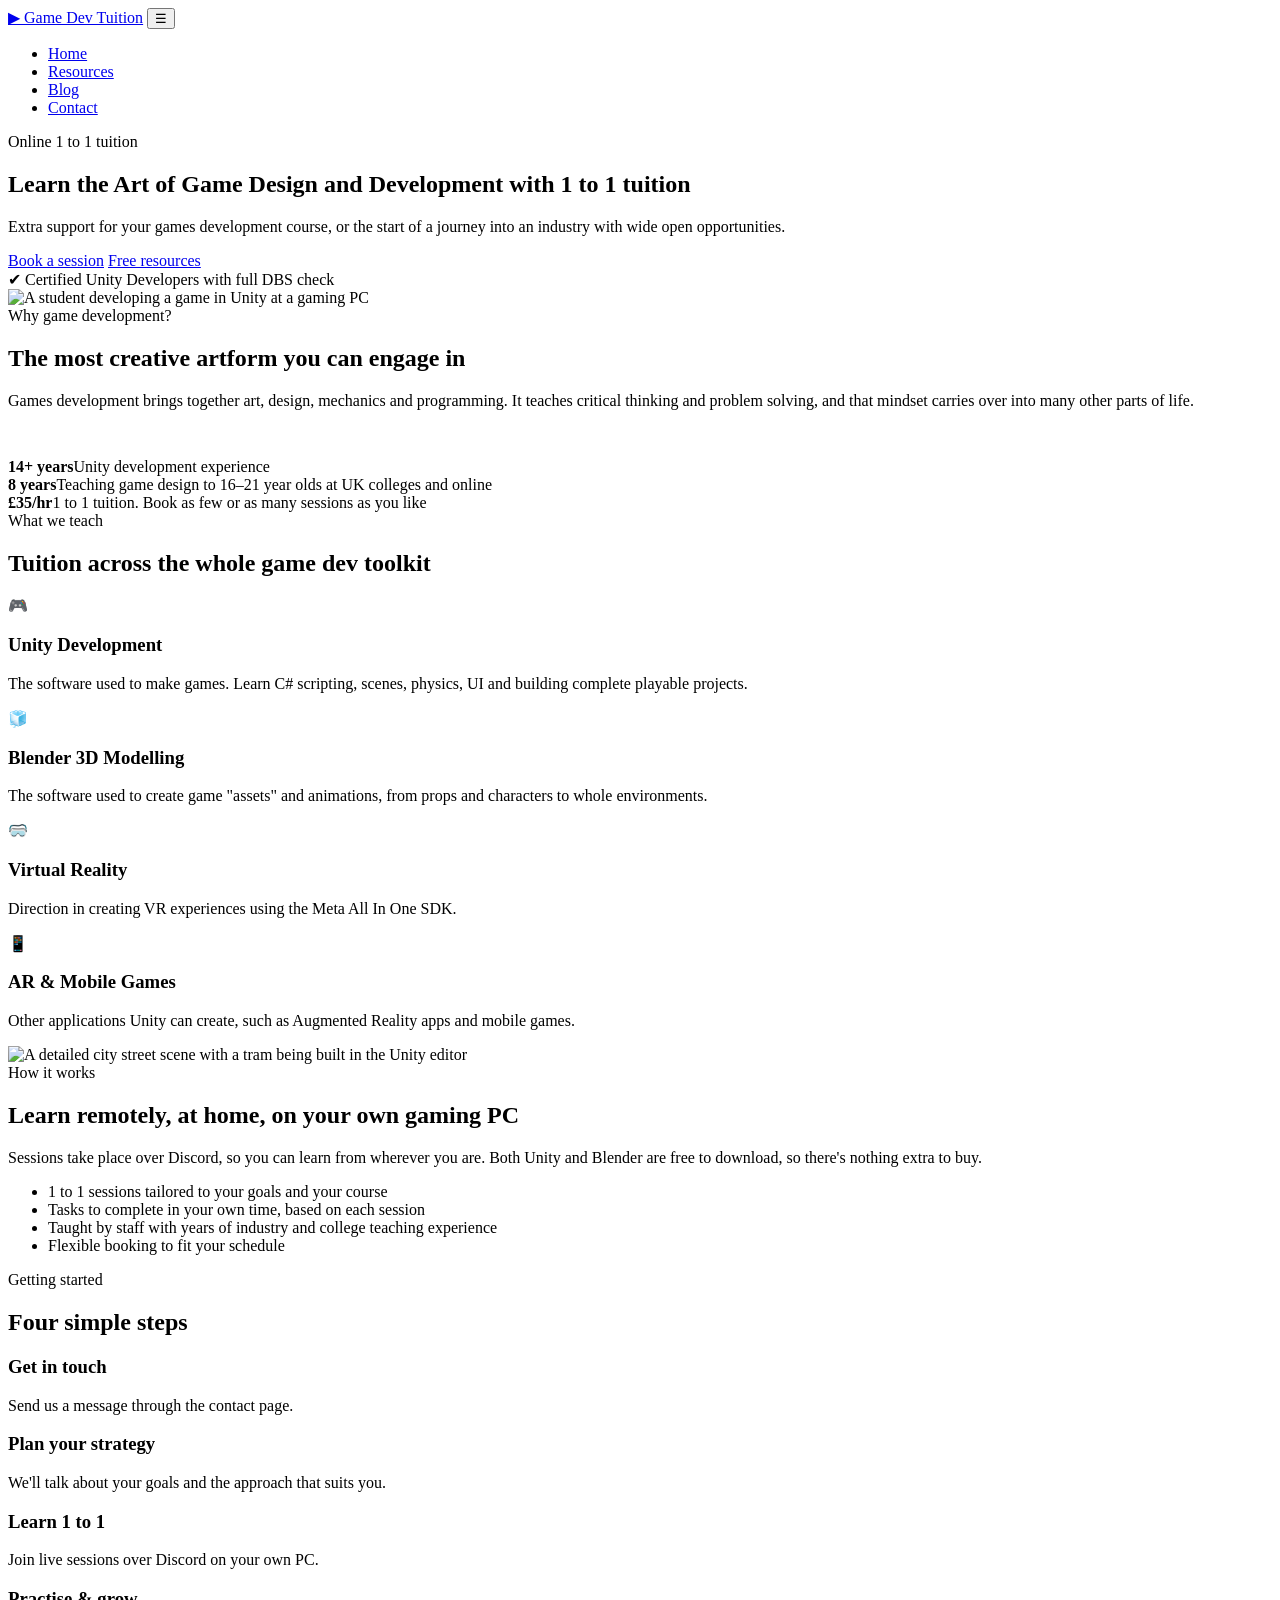
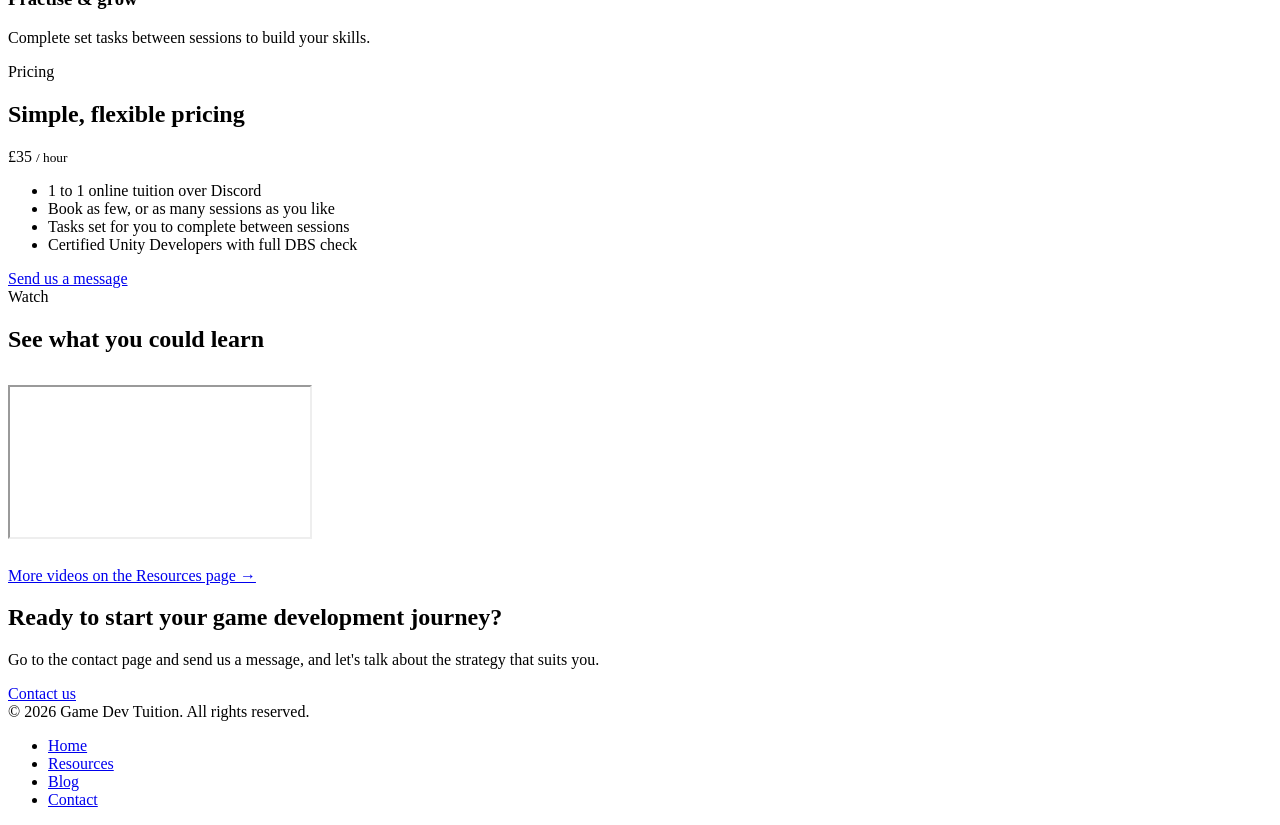
==== index.html @ ab760104 "Add files via upload" ====
<!DOCTYPE html>
<html lang="en-GB">
<head>
  <meta charset="UTF-8">
  <meta name="viewport" content="width=device-width, initial-scale=1.0">
  <title>Game Dev Tuition | 1 to 1 Unity &amp; Blender Tutoring</title>
  <meta name="description" content="Learn the art of game design and development with 1 to 1 online tuition in Unity, Blender, VR and AR. Certified Unity Developers with full DBS check. £35 per hour.">
  <link rel="preconnect" href="https://fonts.googleapis.com">
  <link rel="preconnect" href="https://fonts.gstatic.com" crossorigin>
  <link href="https://fonts.googleapis.com/css2?family=Sora:wght@400;600;700&family=Source+Sans+3:wght@400;600;700&display=swap" rel="stylesheet">
  <link rel="stylesheet" href="css/style.css">
</head>
<body id="top">

  <!-- ===== HEADER ===== -->
  <header class="site-header">
    <nav class="nav container">
      <a href="index.html" class="logo"><span class="logo-mark">▶</span> Game Dev Tuition</a>
      <button class="nav-toggle" aria-label="Open menu" aria-expanded="false">☰</button>
      <ul class="nav-links">
        <li><a href="index.html" class="active">Home</a></li>
        <li><a href="resources.html">Resources</a></li>
        <li><a href="blog.html">Blog</a></li>
        <li><a href="contact.html" class="btn btn-primary">Contact</a></li>
      </ul>
    </nav>
  </header>

  <main>
    <!-- ===== HERO ===== -->
    <section class="hero">
      <div class="container hero-grid">
        <div>
          <span class="eyebrow">Online 1 to 1 tuition</span>
          <h1>Learn the Art of <span>Game Design and Development</span> with 1 to 1 tuition</h1>
          <p class="lead">Extra support for your games development course, or the start of a journey into an industry with wide open opportunities.</p>
          <div class="hero-actions">
            <a href="contact.html" class="btn btn-primary">Book a session</a>
            <a href="resources.html" class="btn btn-outline">Free resources</a>
          </div>
          <div class="badge">✔ Certified Unity Developers with full DBS check</div>
        </div>
        <img class="hero-img" src="images/hero.jpg" alt="A student developing a game in Unity at a gaming PC">
      </div>
    </section>

    <!-- ===== INTRO ===== -->
    <section class="section section-soft">
      <div class="container narrow center">
        <span class="eyebrow">Why game development?</span>
        <h2>The most creative artform you can engage in</h2>
        <p class="lead">Games development brings together art, design, mechanics and programming. It teaches critical thinking and problem solving, and that mindset carries over into many other parts of life.</p>
      </div>
      <div class="container" style="margin-top:3rem">
        <div class="stats">
          <div class="stat"><strong>14+ years</strong><span>Unity development experience</span></div>
          <div class="stat"><strong>8 years</strong><span>Teaching game design to 16–21 year olds at UK colleges and online</span></div>
          <div class="stat"><strong>£35/hr</strong><span>1 to 1 tuition. Book as few or as many sessions as you like</span></div>
        </div>
      </div>
    </section>

    <!-- ===== WHAT YOU'LL LEARN ===== -->
    <section class="section">
      <div class="container">
        <div class="center narrow">
          <span class="eyebrow">What we teach</span>
          <h2>Tuition across the whole game dev toolkit</h2>
        </div>
        <div class="cards">
          <div class="card">
            <div class="card-icon">🎮</div>
            <h3>Unity Development</h3>
            <p>The software used to make games. Learn C# scripting, scenes, physics, UI and building complete playable projects.</p>
          </div>
          <div class="card">
            <div class="card-icon">🧊</div>
            <h3>Blender 3D Modelling</h3>
            <p>The software used to create game "assets" and animations, from props and characters to whole environments.</p>
          </div>
          <div class="card">
            <div class="card-icon">🥽</div>
            <h3>Virtual Reality</h3>
            <p>Direction in creating VR experiences using the Meta All In One SDK.</p>
          </div>
          <div class="card">
            <div class="card-icon">📱</div>
            <h3>AR &amp; Mobile Games</h3>
            <p>Other applications Unity can create, such as Augmented Reality apps and mobile games.</p>
          </div>
        </div>
      </div>
    </section>

    <!-- ===== IMAGE + TEXT ===== -->
    <section class="section section-soft">
      <div class="container split">
        <img src="images/unity-scene.jpg" alt="A detailed city street scene with a tram being built in the Unity editor">
        <div>
          <span class="eyebrow">How it works</span>
          <h2>Learn remotely, at home, on your own gaming PC</h2>
          <p>Sessions take place over Discord, so you can learn from wherever you are. Both Unity and Blender are free to download, so there's nothing extra to buy.</p>
          <ul class="ticks">
            <li>1 to 1 sessions tailored to your goals and your course</li>
            <li>Tasks to complete in your own time, based on each session</li>
            <li>Taught by staff with years of industry and college teaching experience</li>
            <li>Flexible booking to fit your schedule</li>
          </ul>
        </div>
      </div>
    </section>

    <!-- ===== STEPS ===== -->
    <section class="section">
      <div class="container">
        <div class="center narrow">
          <span class="eyebrow">Getting started</span>
          <h2>Four simple steps</h2>
        </div>
        <div class="steps">
          <div class="step"><h3>Get in touch</h3><p>Send us a message through the contact page.</p></div>
          <div class="step"><h3>Plan your strategy</h3><p>We'll talk about your goals and the approach that suits you.</p></div>
          <div class="step"><h3>Learn 1 to 1</h3><p>Join live sessions over Discord on your own PC.</p></div>
          <div class="step"><h3>Practise &amp; grow</h3><p>Complete set tasks between sessions to build your skills.</p></div>
        </div>
      </div>
    </section>

    <!-- ===== PRICING ===== -->
    <section class="section section-soft" id="pricing">
      <div class="container center">
        <span class="eyebrow">Pricing</span>
        <h2>Simple, flexible pricing</h2>
        <div class="price-card">
          <div class="price">£35 <small>/ hour</small></div>
          <ul class="ticks">
            <li>1 to 1 online tuition over Discord</li>
            <li>Book as few, or as many sessions as you like</li>
            <li>Tasks set for you to complete between sessions</li>
            <li>Certified Unity Developers with full DBS check</li>
          </ul>
          <div><a href="contact.html" class="btn btn-primary">Send us a message</a></div>
        </div>
      </div>
    </section>

    <!-- ===== FEATURED VIDEO ===== -->
    <section class="section">
      <div class="container narrow">
        <div class="center">
          <span class="eyebrow">Watch</span>
          <h2>See what you could learn</h2>
        </div>
        <div class="video-wrap" style="margin-top:2rem">
          <iframe src="https://www.youtube.com/embed/z06QR-tz1_o" title="Game Dev Tuition featured video" loading="lazy"
            allow="accelerometer; autoplay; clipboard-write; encrypted-media; gyroscope; picture-in-picture; web-share"
            referrerpolicy="strict-origin-when-cross-origin" allowfullscreen></iframe>
        </div>
        <p class="center" style="margin-top:1.5rem"><a href="resources.html">More videos on the Resources page →</a></p>
      </div>
    </section>

    <!-- ===== CTA ===== -->
    <section class="section" style="padding-top:0">
      <div class="container">
        <div class="cta-band">
          <h2>Ready to start your game development journey?</h2>
          <p>Go to the contact page and send us a message, and let's talk about the strategy that suits you.</p>
          <a href="contact.html" class="btn">Contact us</a>
        </div>
      </div>
    </section>
  </main>

  <!-- ===== FOOTER ===== -->
  <footer class="site-footer">
    <div class="container footer-grid">
      <p style="margin:0">© <span class="year">2026</span> Game Dev Tuition. All rights reserved.</p>
      <ul class="footer-links">
        <li><a href="index.html">Home</a></li>
        <li><a href="resources.html">Resources</a></li>
        <li><a href="blog.html">Blog</a></li>
        <li><a href="contact.html">Contact</a></li>
      </ul>
    </div>
  </footer>

  <script src="js/main.js"></script>
</body>
</html>
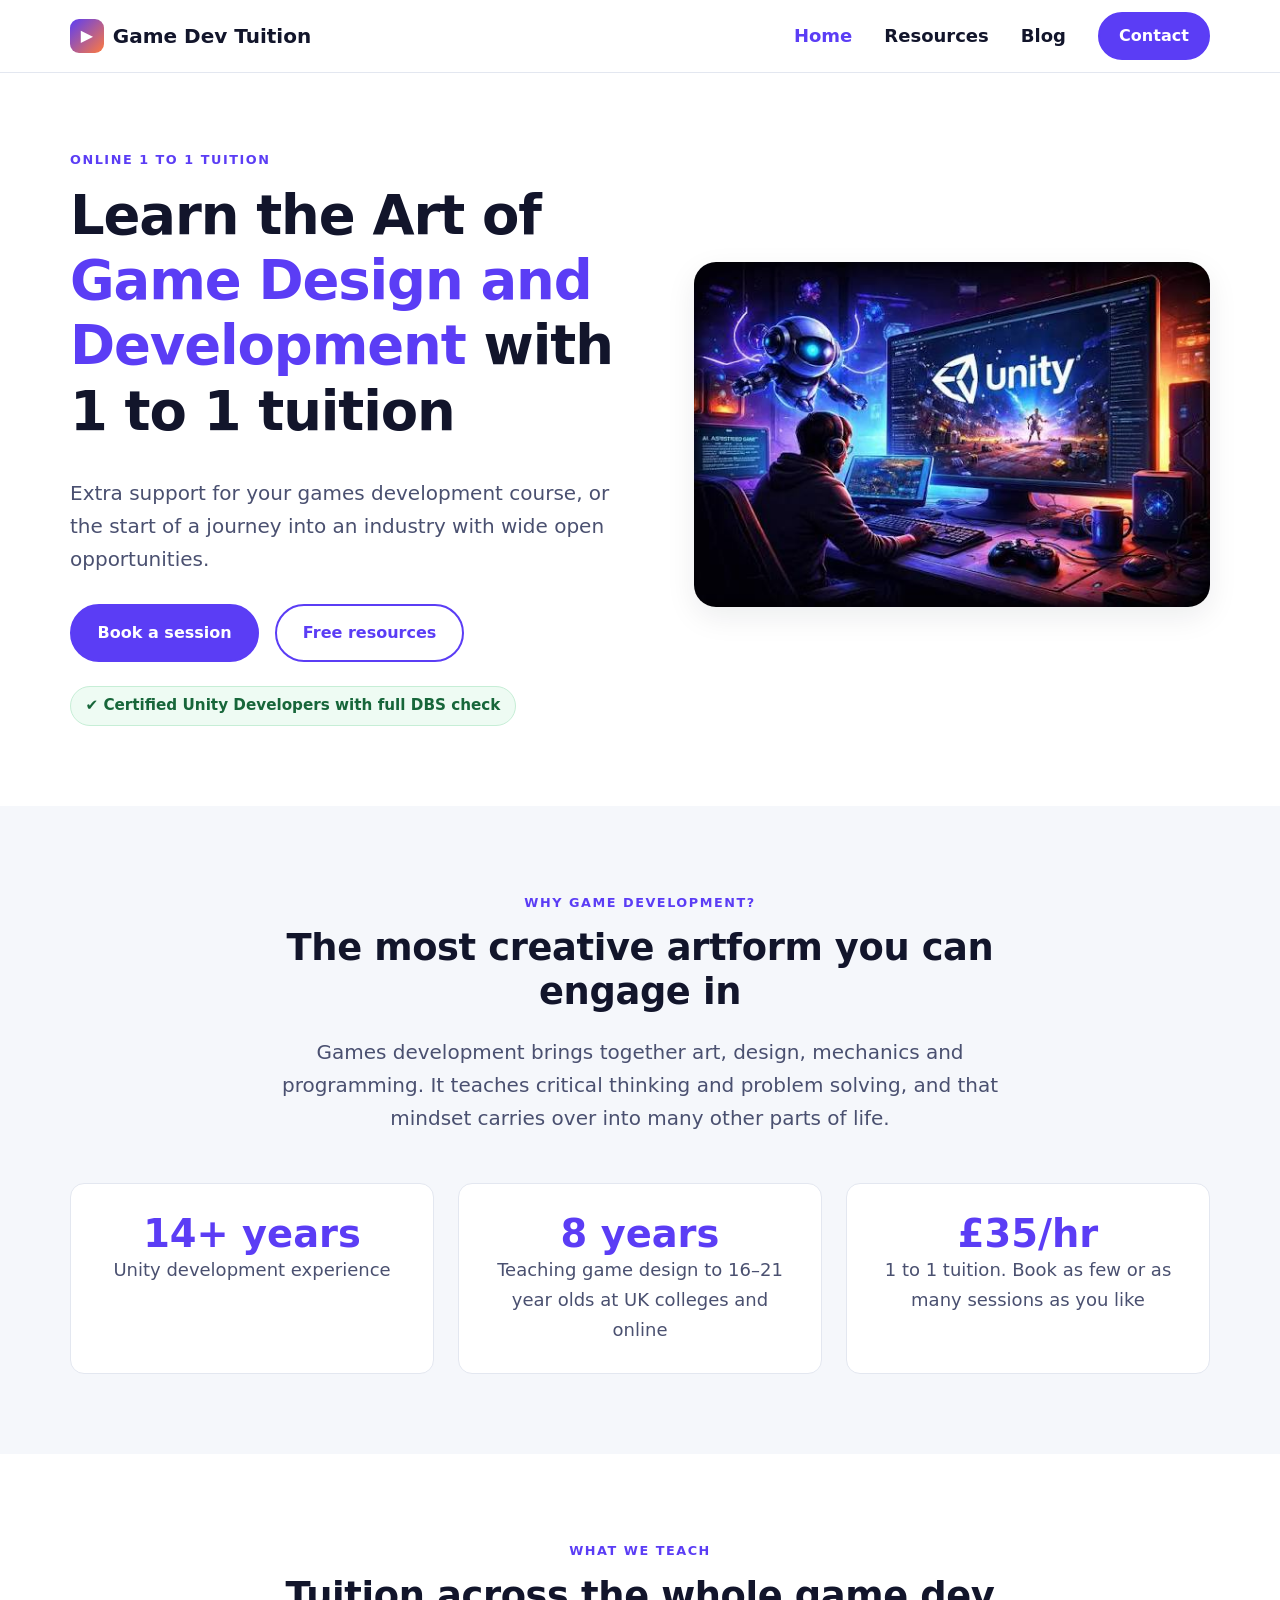
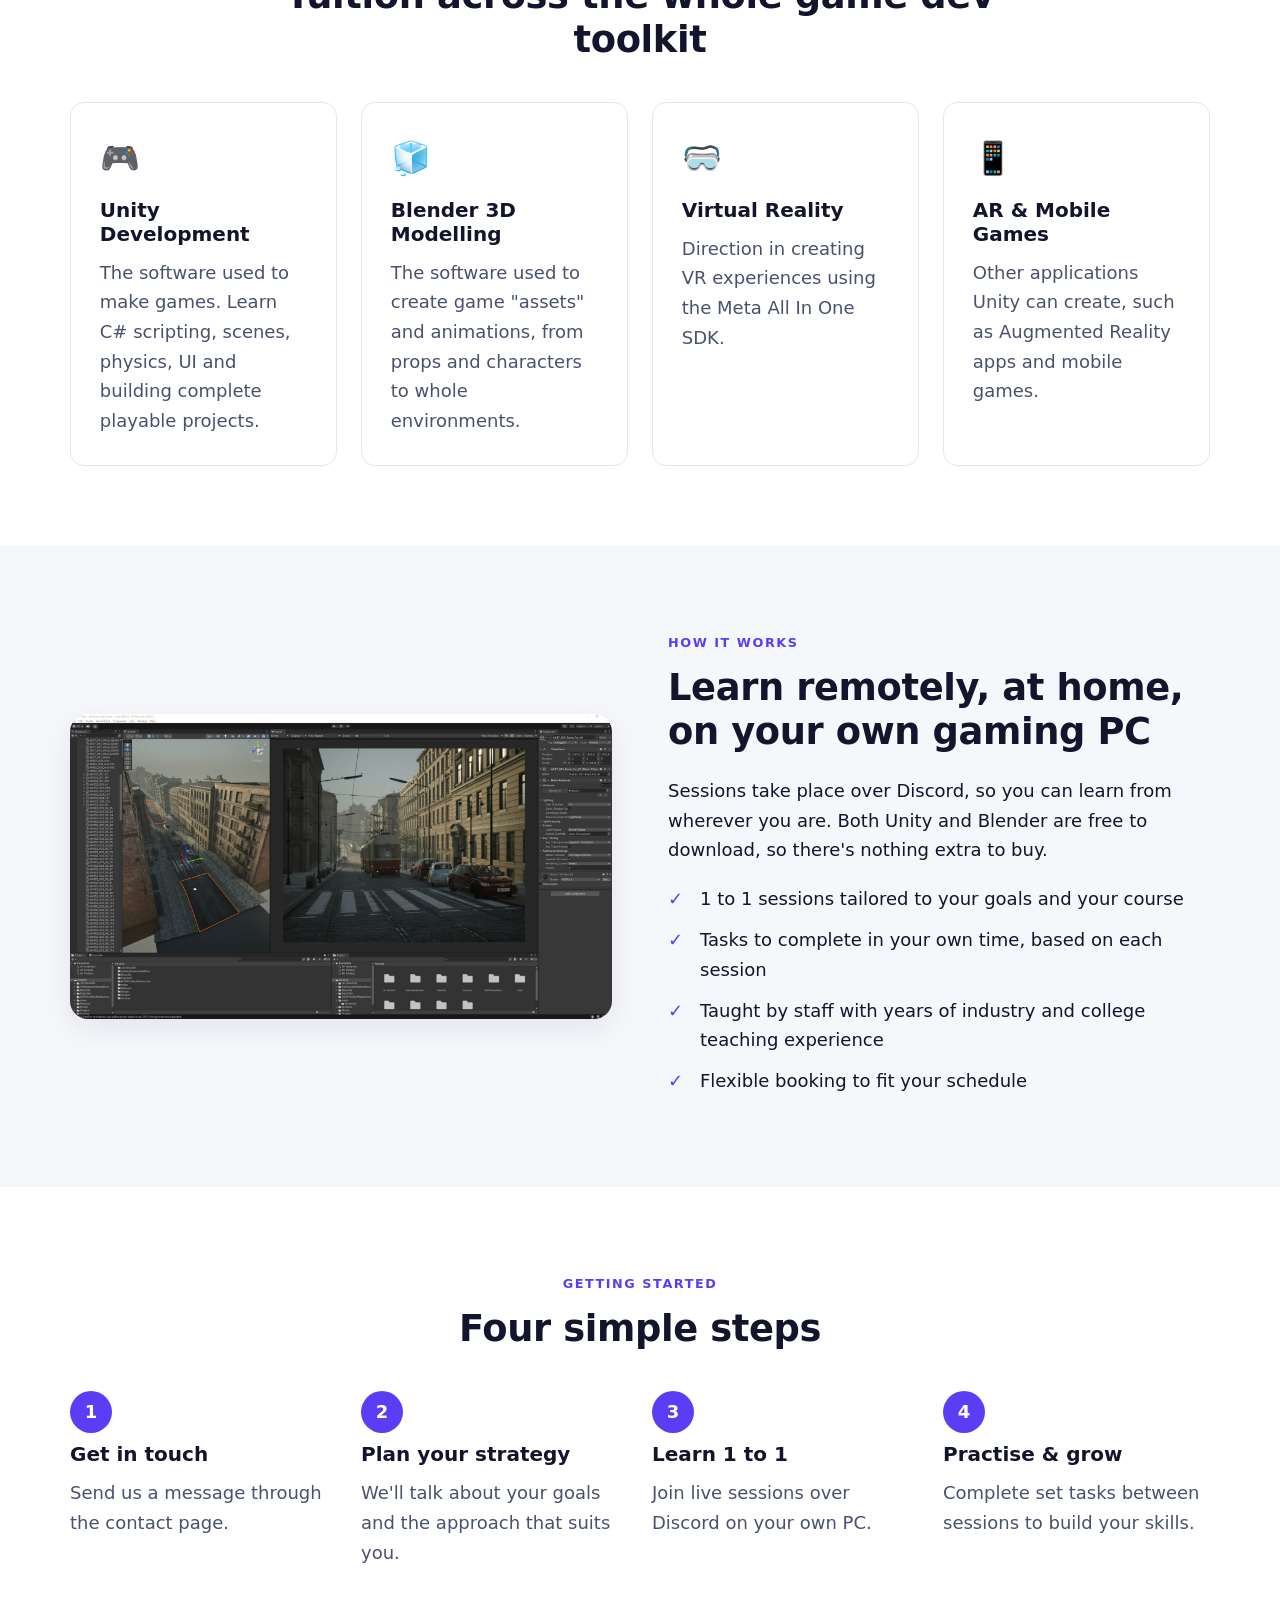
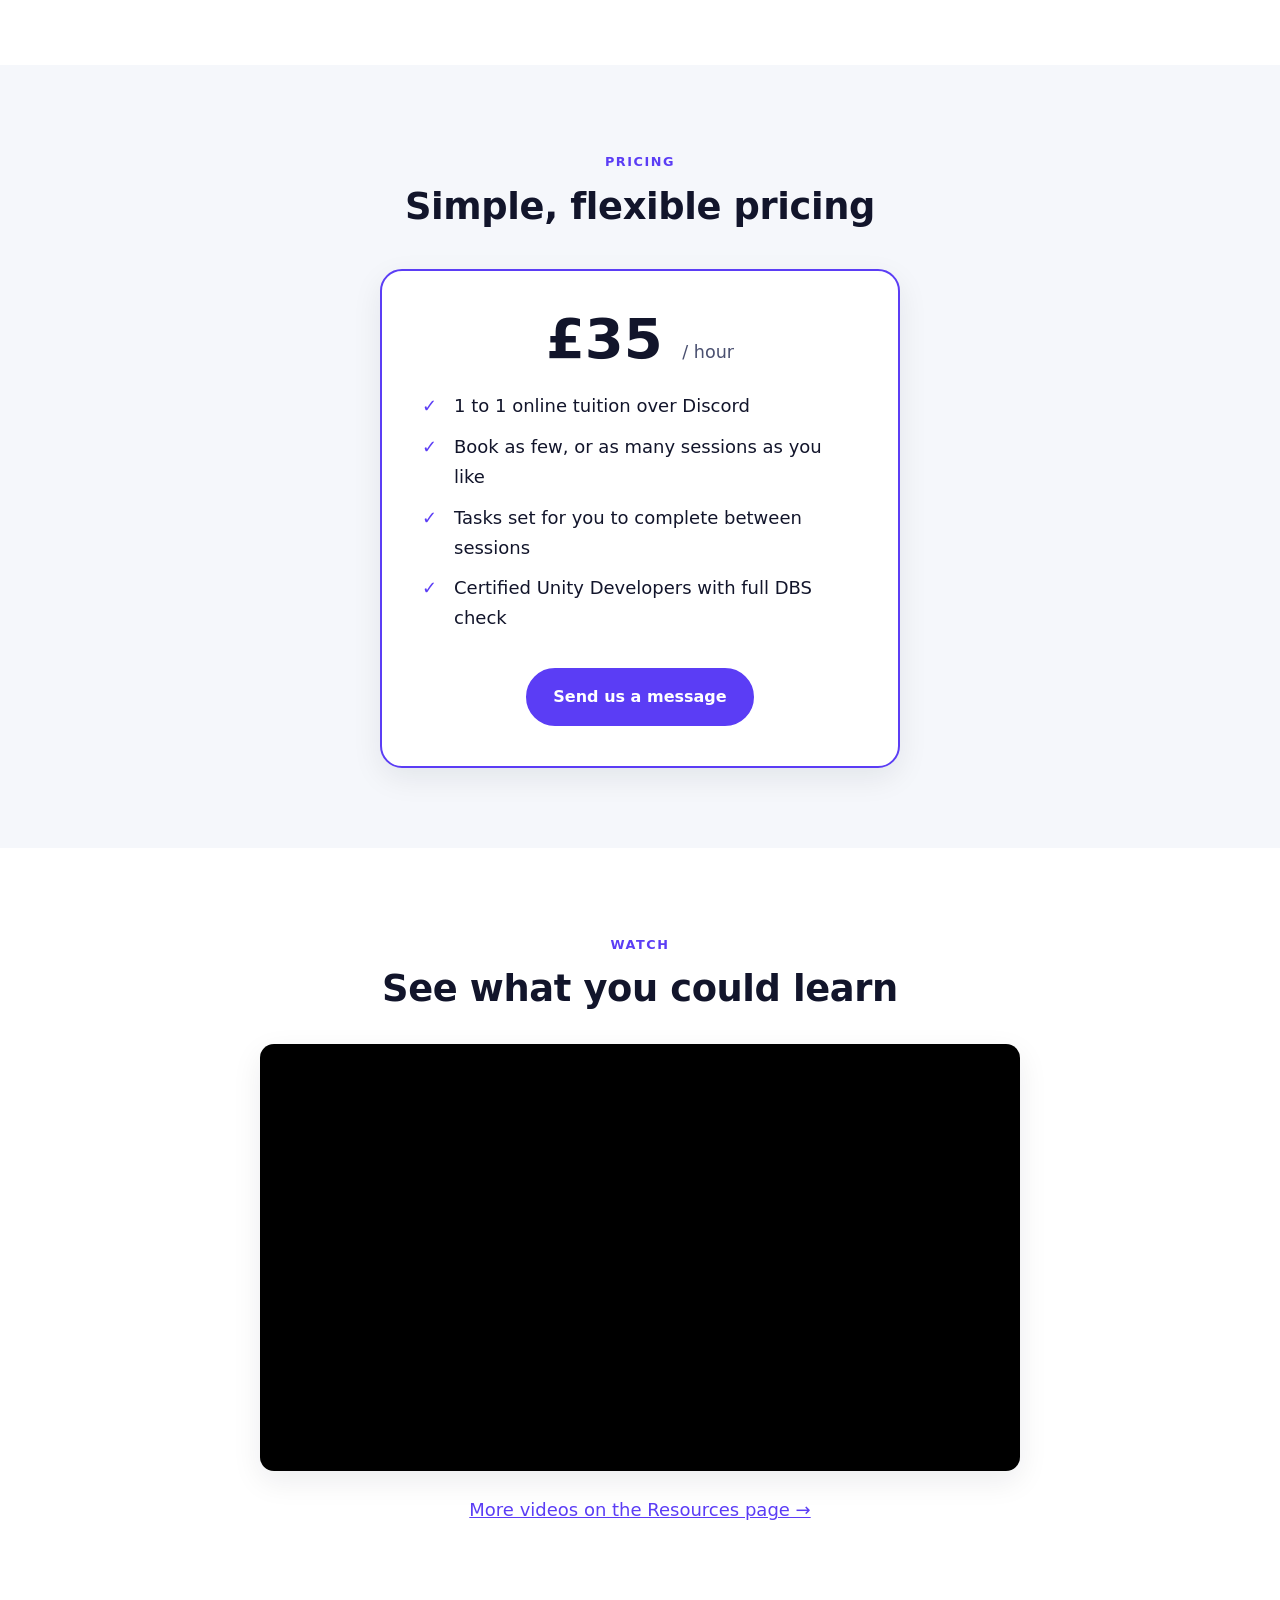
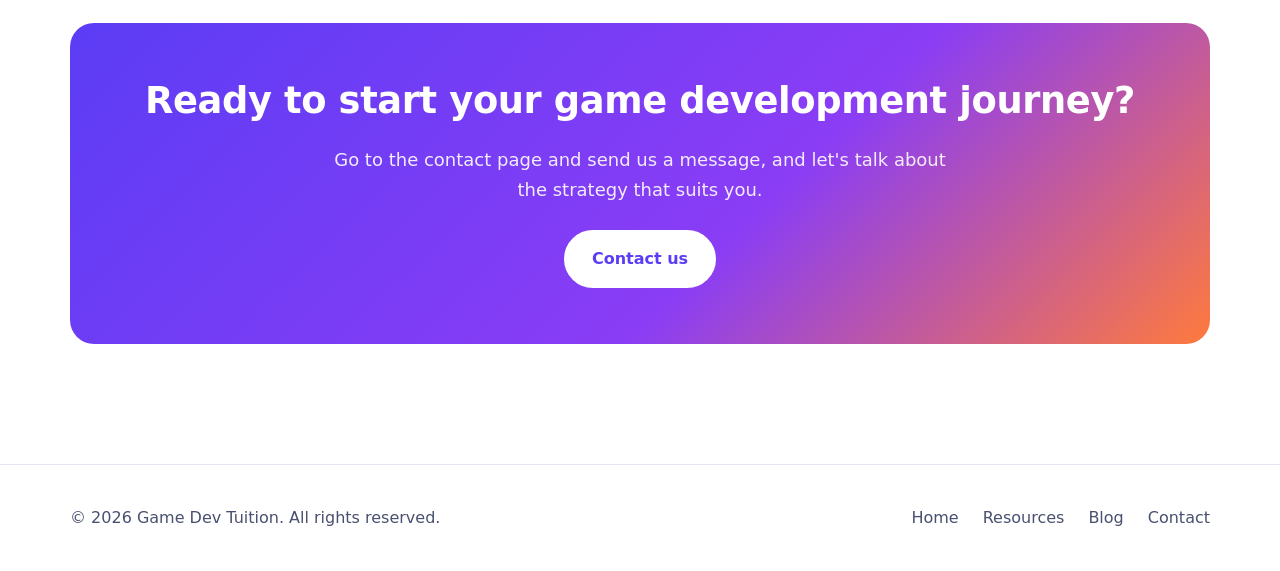
==== commit 5bfb4005: "Add files via upload" ====
--- a/index.html
+++ b/index.html
@@ -8,7 +8,7 @@
   <link rel="preconnect" href="https://fonts.googleapis.com">
   <link rel="preconnect" href="https://fonts.gstatic.com" crossorigin>
   <link href="https://fonts.googleapis.com/css2?family=Sora:wght@400;600;700&family=Source+Sans+3:wght@400;600;700&display=swap" rel="stylesheet">
-  <link rel="stylesheet" href="css/style.css">
+  <link rel="stylesheet" href="style.css">
 </head>
 <body id="top">
 
@@ -40,7 +40,7 @@
           </div>
           <div class="badge">✔ Certified Unity Developers with full DBS check</div>
         </div>
-        <img class="hero-img" src="images/hero.jpg" alt="A student developing a game in Unity at a gaming PC">
+        <img class="hero-img" src="hero.jpg" alt="A student developing a game in Unity at a gaming PC">
       </div>
     </section>
 
@@ -95,7 +95,7 @@
     <!-- ===== IMAGE + TEXT ===== -->
     <section class="section section-soft">
       <div class="container split">
-        <img src="images/unity-scene.jpg" alt="A detailed city street scene with a tram being built in the Unity editor">
+        <img src="unity-scene.jpg" alt="A detailed city street scene with a tram being built in the Unity editor">
         <div>
           <span class="eyebrow">How it works</span>
           <h2>Learn remotely, at home, on your own gaming PC</h2>
@@ -185,6 +185,6 @@
     </div>
   </footer>
 
-  <script src="js/main.js"></script>
+  <script src="main.js"></script>
 </body>
 </html>
--- a/style.css
+++ b/style.css
@@ -0,0 +1,227 @@
+/* ==========================================================
+   Game Dev Tuition – main stylesheet
+   Change the colours below to restyle the whole site.
+   ========================================================== */
+:root {
+  --bg: #ffffff;
+  --bg-soft: #f5f7fb;
+  --ink: #12152b;
+  --ink-soft: #4a5070;
+  --line: #e3e7f0;
+  --accent: #5b3df5;        /* main purple/blue */
+  --accent-dark: #4128c9;
+  --accent-2: #ff7a3d;      /* warm orange highlight */
+  --radius: 14px;
+  --shadow: 0 10px 30px rgba(18, 21, 43, 0.08);
+  --max: 1140px;
+  --font-head: "Sora", system-ui, sans-serif;
+  --font-body: "Source Sans 3", system-ui, sans-serif;
+}
+
+*, *::before, *::after { box-sizing: border-box; }
+html { scroll-behavior: smooth; }
+body {
+  margin: 0;
+  background: var(--bg);
+  color: var(--ink);
+  font-family: var(--font-body);
+  font-size: 1.125rem;
+  line-height: 1.65;
+}
+img { max-width: 100%; display: block; }
+a { color: var(--accent); }
+a:hover { color: var(--accent-dark); }
+h1, h2, h3, h4 { font-family: var(--font-head); line-height: 1.2; margin: 0 0 .6em; }
+h1 { font-size: clamp(2.1rem, 4.5vw, 3.4rem); letter-spacing: -0.02em; }
+h2 { font-size: clamp(1.6rem, 3vw, 2.3rem); letter-spacing: -0.01em; }
+h3 { font-size: 1.25rem; }
+p { margin: 0 0 1em; }
+
+.container { width: min(var(--max), 92%); margin-inline: auto; }
+.section { padding: 80px 0; }
+.section-soft { background: var(--bg-soft); }
+.eyebrow {
+  display: inline-block; font-family: var(--font-head); font-size: .8rem; font-weight: 600;
+  letter-spacing: .12em; text-transform: uppercase; color: var(--accent); margin-bottom: .8rem;
+}
+.lead { font-size: 1.25rem; color: var(--ink-soft); }
+.center { text-align: center; }
+.narrow { max-width: 760px; margin-inline: auto; }
+
+/* ---------- Header / navigation ---------- */
+.site-header {
+  position: sticky; top: 0; z-index: 50;
+  background: rgba(255,255,255,.92); backdrop-filter: blur(8px);
+  border-bottom: 1px solid var(--line);
+}
+.nav { display: flex; align-items: center; justify-content: space-between; height: 72px; }
+.logo {
+  font-family: var(--font-head); font-weight: 700; font-size: 1.25rem;
+  color: var(--ink); text-decoration: none; display: flex; align-items: center; gap: .55rem;
+}
+.logo-mark {
+  width: 34px; height: 34px; border-radius: 9px; display: grid; place-items: center;
+  background: linear-gradient(135deg, var(--accent), var(--accent-2)); color: #fff; font-size: 1rem;
+}
+.nav-links { display: flex; gap: 2rem; list-style: none; margin: 0; padding: 0; align-items: center; }
+.nav-links a { color: var(--ink); text-decoration: none; font-weight: 600; }
+.nav-links a:hover, .nav-links a.active { color: var(--accent); }
+.nav-toggle { display: none; background: none; border: 0; font-size: 1.7rem; cursor: pointer; color: var(--ink); }
+
+/* ---------- Buttons ---------- */
+.btn {
+  display: inline-block; padding: .85rem 1.6rem; border-radius: 999px; font-weight: 700;
+  text-decoration: none; border: 2px solid var(--accent); transition: .2s; cursor: pointer;
+  font-family: var(--font-body); font-size: 1rem;
+}
+.btn-primary { background: var(--accent); color: #fff; }
+.btn-primary:hover { background: var(--accent-dark); border-color: var(--accent-dark); color: #fff; }
+.btn-outline { background: transparent; color: var(--accent); }
+.btn-outline:hover { background: var(--accent); color: #fff; }
+.nav-links .btn { color: #fff; padding: .55rem 1.2rem; }
+
+/* ---------- Hero ---------- */
+.hero { padding: 70px 0 80px; }
+.hero-grid { display: grid; grid-template-columns: 1.1fr 1fr; gap: 3.5rem; align-items: center; }
+.hero h1 span { color: var(--accent); }
+.hero-actions { display: flex; gap: 1rem; flex-wrap: wrap; margin-top: 1.8rem; }
+.hero-img { border-radius: 22px; box-shadow: var(--shadow); width: 100%; aspect-ratio: 3 / 2; object-fit: cover; }
+.badge {
+  display: inline-flex; align-items: center; gap: .5rem; background: #eefbf3; color: #17663a;
+  border: 1px solid #c6eed6; padding: .4rem .9rem; border-radius: 999px; font-weight: 600; font-size: .95rem;
+  margin-top: 1.5rem;
+}
+
+/* ---------- Stats ---------- */
+.stats { display: grid; grid-template-columns: repeat(3, 1fr); gap: 1.5rem; }
+.stat { background: #fff; border: 1px solid var(--line); border-radius: var(--radius); padding: 1.8rem; text-align: center; }
+.stat strong { display: block; font-family: var(--font-head); font-size: 2.4rem; color: var(--accent); line-height: 1.1; }
+.stat span { color: var(--ink-soft); }
+
+/* ---------- Cards ---------- */
+.cards { display: grid; grid-template-columns: repeat(auto-fit, minmax(240px, 1fr)); gap: 1.5rem; margin-top: 2.5rem; }
+.card {
+  background: #fff; border: 1px solid var(--line); border-radius: var(--radius); padding: 1.8rem;
+  transition: transform .2s, box-shadow .2s;
+}
+.card:hover { transform: translateY(-4px); box-shadow: var(--shadow); }
+.card-icon { font-size: 2rem; margin-bottom: .8rem; }
+.card p { color: var(--ink-soft); margin: 0; }
+
+/* ---------- Split image + text ---------- */
+.split { display: grid; grid-template-columns: 1fr 1fr; gap: 3.5rem; align-items: center; }
+.split img { border-radius: 18px; box-shadow: var(--shadow); }
+.ticks { list-style: none; padding: 0; margin: 1.2rem 0 0; }
+.ticks li { padding-left: 2rem; position: relative; margin-bottom: .7rem; }
+.ticks li::before { content: "✓"; position: absolute; left: 0; color: var(--accent); font-weight: 800; }
+
+/* ---------- Steps ---------- */
+.steps { display: grid; grid-template-columns: repeat(4, 1fr); gap: 1.5rem; margin-top: 2.5rem; counter-reset: step; }
+.step { position: relative; padding-top: 3.2rem; }
+.step::before {
+  counter-increment: step; content: counter(step);
+  position: absolute; top: 0; left: 0; width: 42px; height: 42px; border-radius: 50%;
+  background: var(--accent); color: #fff; display: grid; place-items: center;
+  font-family: var(--font-head); font-weight: 700;
+}
+.step p { color: var(--ink-soft); }
+
+/* ---------- Pricing ---------- */
+.price-card {
+  max-width: 520px; margin: 2.5rem auto 0; background: #fff; border: 2px solid var(--accent);
+  border-radius: 22px; padding: 2.5rem; text-align: center; box-shadow: var(--shadow);
+}
+.price { font-family: var(--font-head); font-size: 3.5rem; font-weight: 700; color: var(--ink); line-height: 1; }
+.price small { font-size: 1.1rem; color: var(--ink-soft); font-weight: 400; }
+.price-card .ticks { text-align: left; display: inline-block; margin: 1.5rem 0; }
+
+/* ---------- Video embeds ---------- */
+.video-wrap { position: relative; aspect-ratio: 16 / 9; border-radius: var(--radius); overflow: hidden; background: #000; box-shadow: var(--shadow); }
+.video-wrap iframe { position: absolute; inset: 0; width: 100%; height: 100%; border: 0; }
+.video-grid { display: grid; grid-template-columns: repeat(2, 1fr); gap: 2rem; margin-top: 2.5rem; }
+.video-card h3 { margin-top: 1rem; margin-bottom: .3rem; }
+.video-card p { color: var(--ink-soft); margin-bottom: .3rem; }
+
+.link-card {
+  display: flex; gap: 1.2rem; align-items: center; text-decoration: none; color: var(--ink);
+  background: #fff; border: 1px solid var(--line); border-radius: var(--radius); padding: 1.5rem;
+  transition: .2s;
+}
+.link-card:hover { border-color: var(--accent); box-shadow: var(--shadow); color: var(--ink); }
+.link-card .card-icon { margin: 0; }
+.link-card p { margin: 0; color: var(--ink-soft); font-size: 1rem; }
+.link-card h3 { margin: 0 0 .2rem; }
+
+/* ---------- Page header (inner pages) ---------- */
+.page-header { padding: 70px 0 50px; background: var(--bg-soft); border-bottom: 1px solid var(--line); text-align: center; }
+.page-header p { max-width: 680px; margin: 0 auto; }
+
+/* ---------- Blog ---------- */
+.post-list { display: grid; grid-template-columns: repeat(auto-fit, minmax(300px, 1fr)); gap: 2rem; }
+.post-card { border: 1px solid var(--line); border-radius: var(--radius); overflow: hidden; background: #fff; display: flex; flex-direction: column; transition: .2s; }
+.post-card:hover { box-shadow: var(--shadow); transform: translateY(-4px); }
+.post-card img { aspect-ratio: 16 / 9; object-fit: cover; width: 100%; }
+.post-thumb { aspect-ratio: 16 / 9; display: grid; place-items: center; font-size: 3rem; background: linear-gradient(135deg, #ede9ff, #fff1e9); }
+.post-body { padding: 1.5rem; display: flex; flex-direction: column; flex: 1; }
+.post-meta { font-size: .9rem; color: var(--ink-soft); margin-bottom: .5rem; }
+.post-body p { color: var(--ink-soft); }
+.post-body .read-more { margin-top: auto; font-weight: 700; text-decoration: none; }
+
+.article { max-width: 760px; margin: 0 auto; padding: 60px 0 20px; border-top: 1px solid var(--line); scroll-margin-top: 90px; }
+.article:first-of-type { border-top: 0; }
+.article h2 { margin-bottom: .3rem; }
+.article h3 { margin-top: 1.8rem; }
+.back-top { font-weight: 700; text-decoration: none; font-size: 1rem; }
+
+/* ---------- Contact form ---------- */
+.contact-grid { display: grid; grid-template-columns: 1fr 1.4fr; gap: 3rem; align-items: start; }
+.form { background: #fff; border: 1px solid var(--line); border-radius: 20px; padding: 2.2rem; box-shadow: var(--shadow); }
+.form-row { margin-bottom: 1.2rem; }
+.form label { display: block; font-weight: 700; margin-bottom: .4rem; font-size: 1rem; }
+.form input, .form select, .form textarea {
+  width: 100%; padding: .85rem 1rem; border: 1.5px solid var(--line); border-radius: 10px;
+  font: inherit; font-size: 1rem; color: var(--ink); background: #fff; transition: border-color .2s;
+}
+.form input:focus, .form select:focus, .form textarea:focus { outline: none; border-color: var(--accent); box-shadow: 0 0 0 3px rgba(91,61,245,.15); }
+.form textarea { min-height: 160px; resize: vertical; }
+.form .btn { width: 100%; }
+.hidden-field { display: none !important; }
+.contact-info .card { margin-bottom: 1rem; }
+
+/* ---------- CTA band ---------- */
+.cta-band {
+  background: linear-gradient(135deg, var(--accent), #8a3df5 60%, var(--accent-2));
+  color: #fff; border-radius: 24px; padding: 3.5rem 2rem; text-align: center;
+}
+.cta-band h2 { color: #fff; }
+.cta-band p { color: rgba(255,255,255,.9); max-width: 620px; margin: 0 auto 1.6rem; }
+.cta-band .btn { background: #fff; color: var(--accent); border-color: #fff; }
+.cta-band .btn:hover { background: var(--ink); color: #fff; border-color: var(--ink); }
+
+/* ---------- Footer ---------- */
+.site-footer { border-top: 1px solid var(--line); padding: 2.5rem 0; margin-top: 40px; color: var(--ink-soft); font-size: 1rem; }
+.footer-grid { display: flex; justify-content: space-between; align-items: center; flex-wrap: wrap; gap: 1rem; }
+.footer-links { display: flex; gap: 1.5rem; list-style: none; margin: 0; padding: 0; }
+.footer-links a { color: var(--ink-soft); text-decoration: none; }
+.footer-links a:hover { color: var(--accent); }
+
+/* ---------- Responsive ---------- */
+@media (max-width: 900px) {
+  .hero-grid, .split, .contact-grid { grid-template-columns: 1fr; gap: 2.5rem; }
+  .contact-grid .form { order: -1; }
+  .stat { padding: 1.4rem 1rem; }
+  .stat strong { font-size: 1.9rem; white-space: nowrap; }
+  .steps { grid-template-columns: repeat(2, 1fr); }
+  .video-grid { grid-template-columns: 1fr; }
+}
+@media (max-width: 760px) {
+  .nav-toggle { display: block; }
+  .nav-links {
+    display: none; position: absolute; top: 72px; left: 0; right: 0; flex-direction: column;
+    background: #fff; border-bottom: 1px solid var(--line); padding: 1.5rem 0; gap: 1.2rem;
+  }
+  .nav-links.open { display: flex; }
+  .stats { grid-template-columns: 1fr; }
+  .steps { grid-template-columns: 1fr; }
+  .section { padding: 60px 0; }
+}
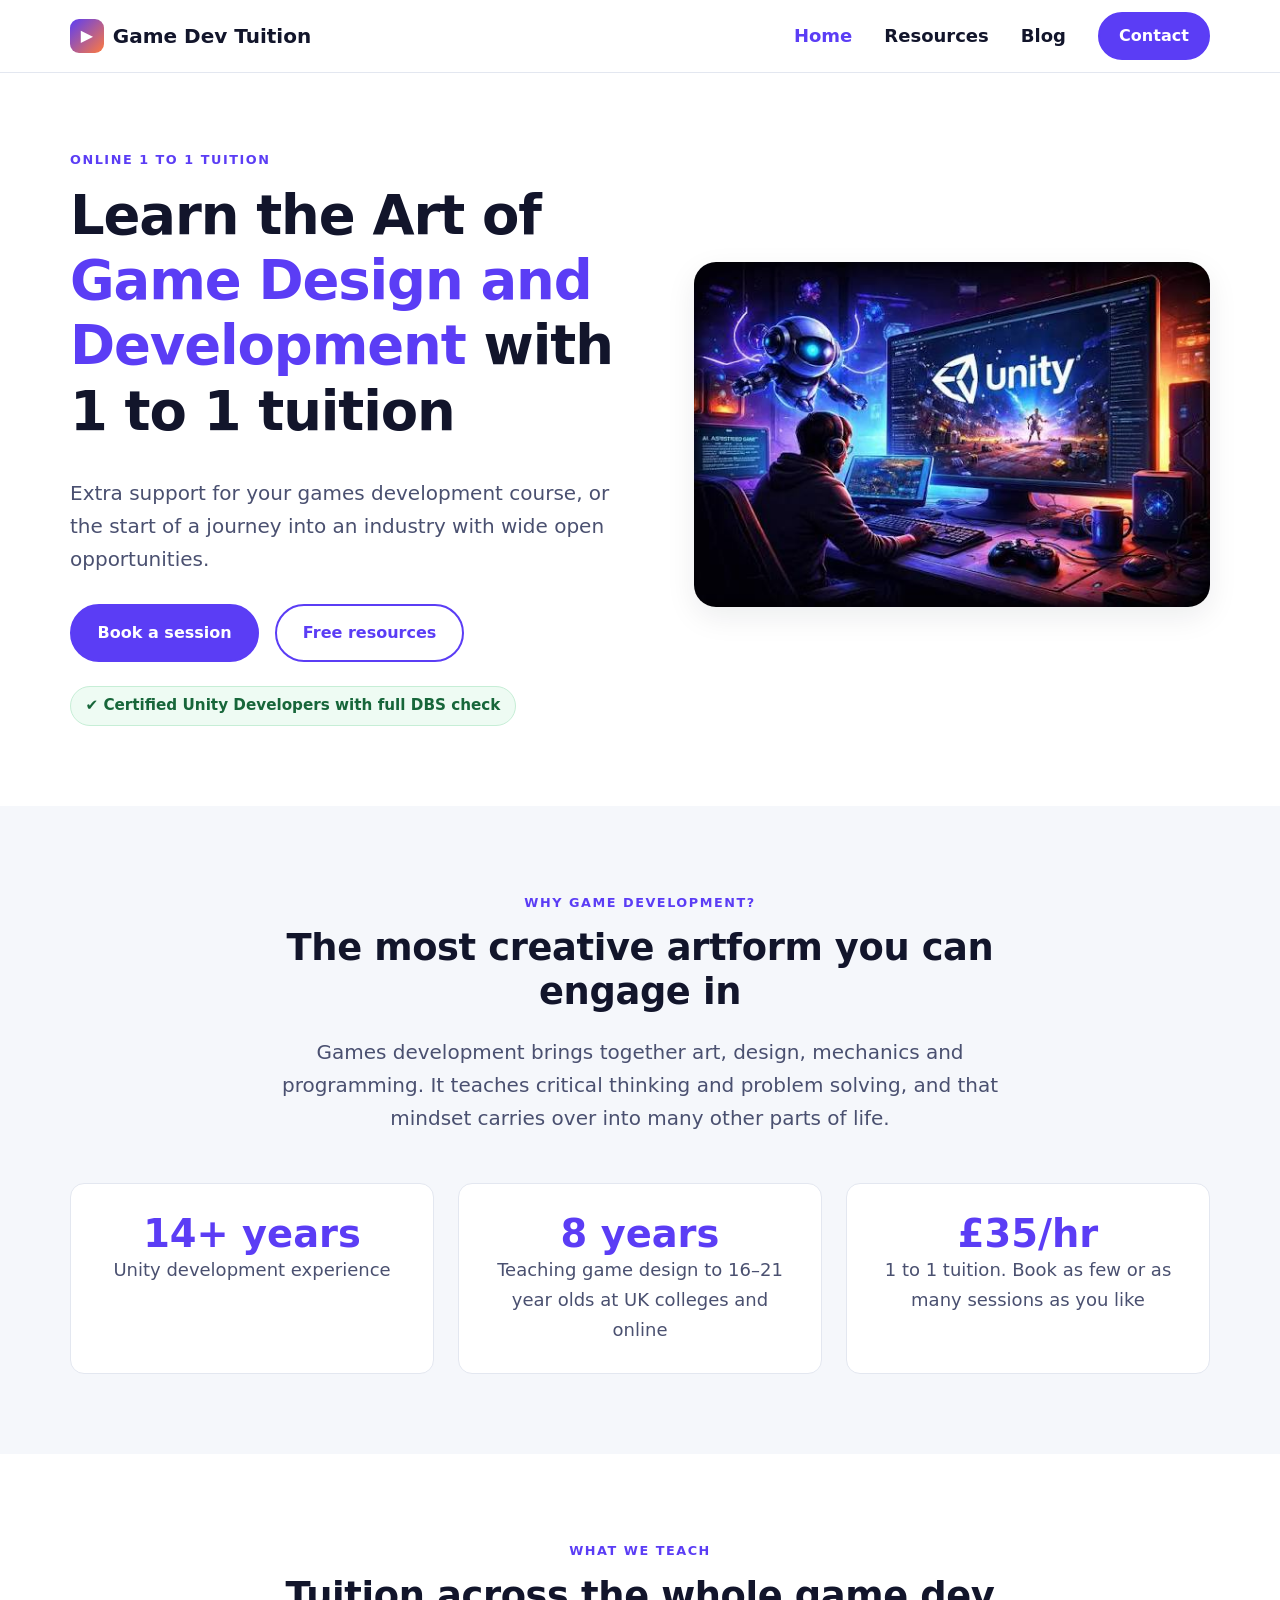
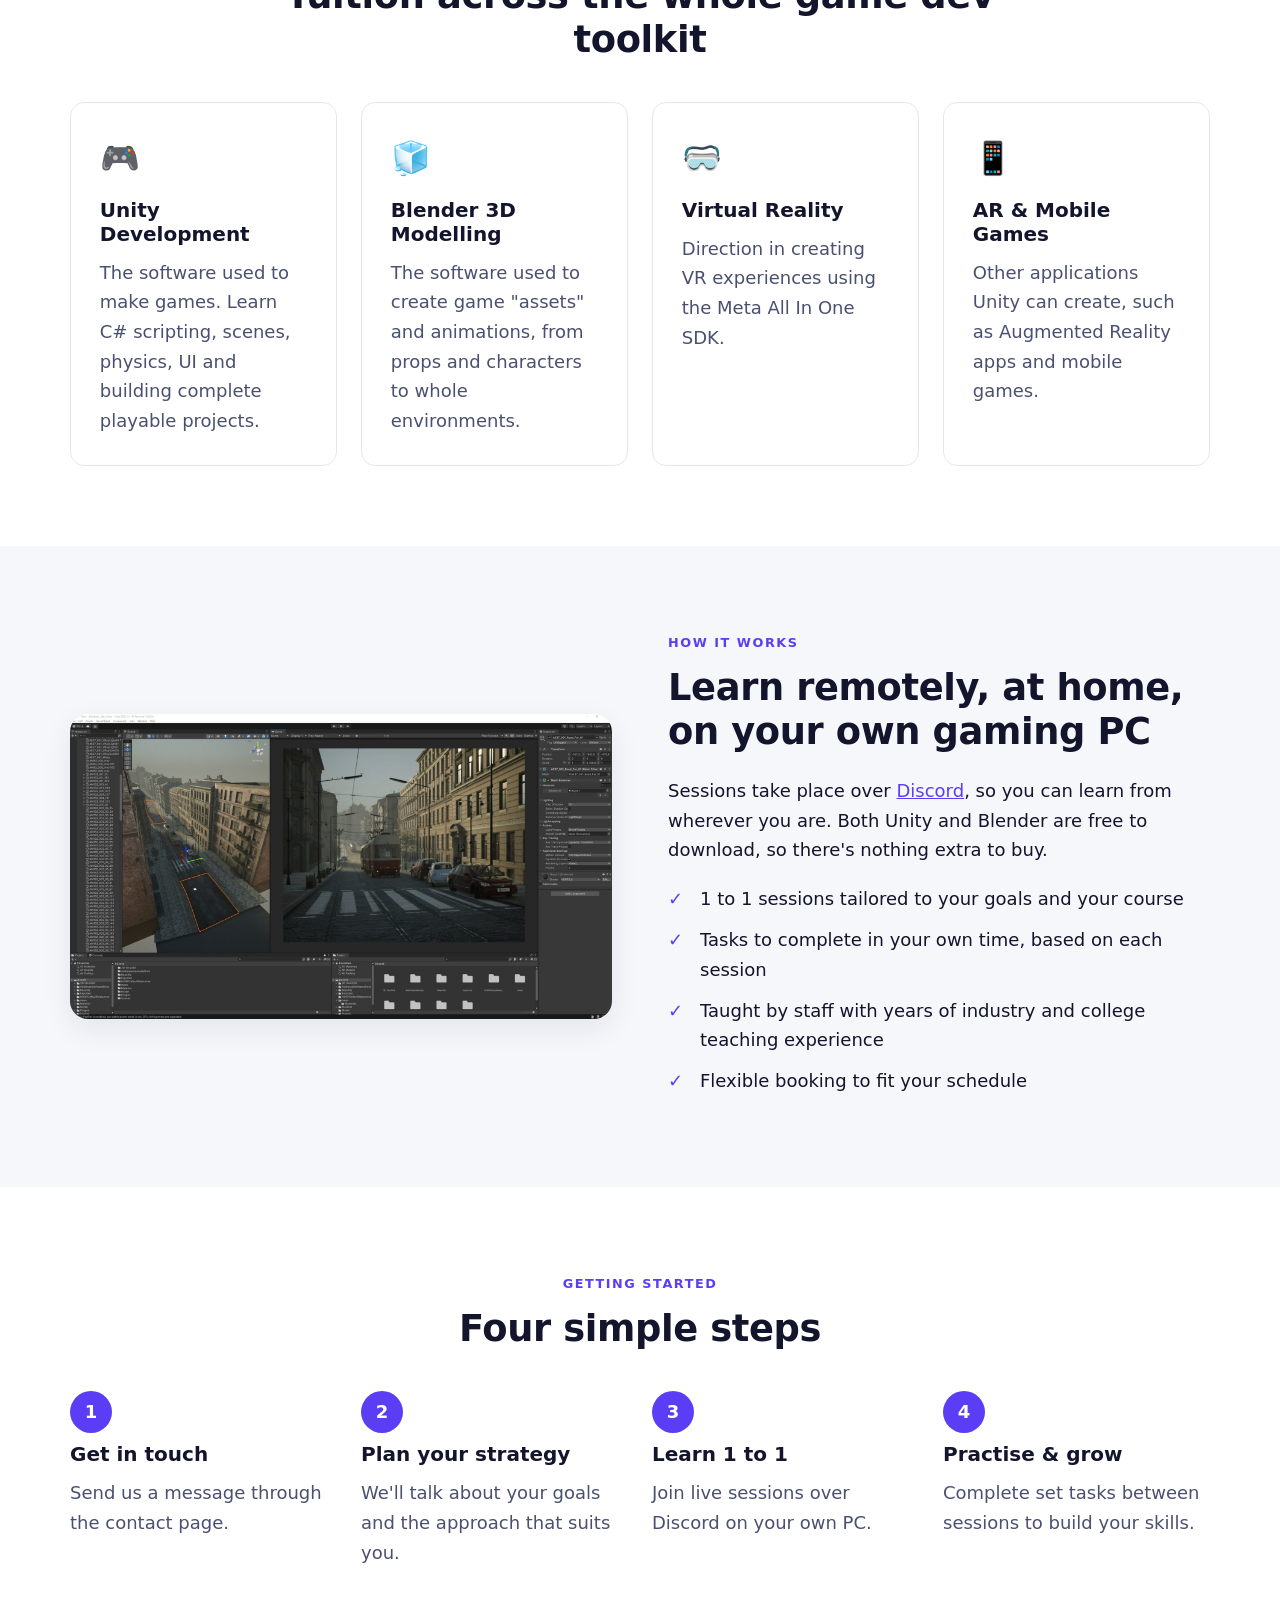
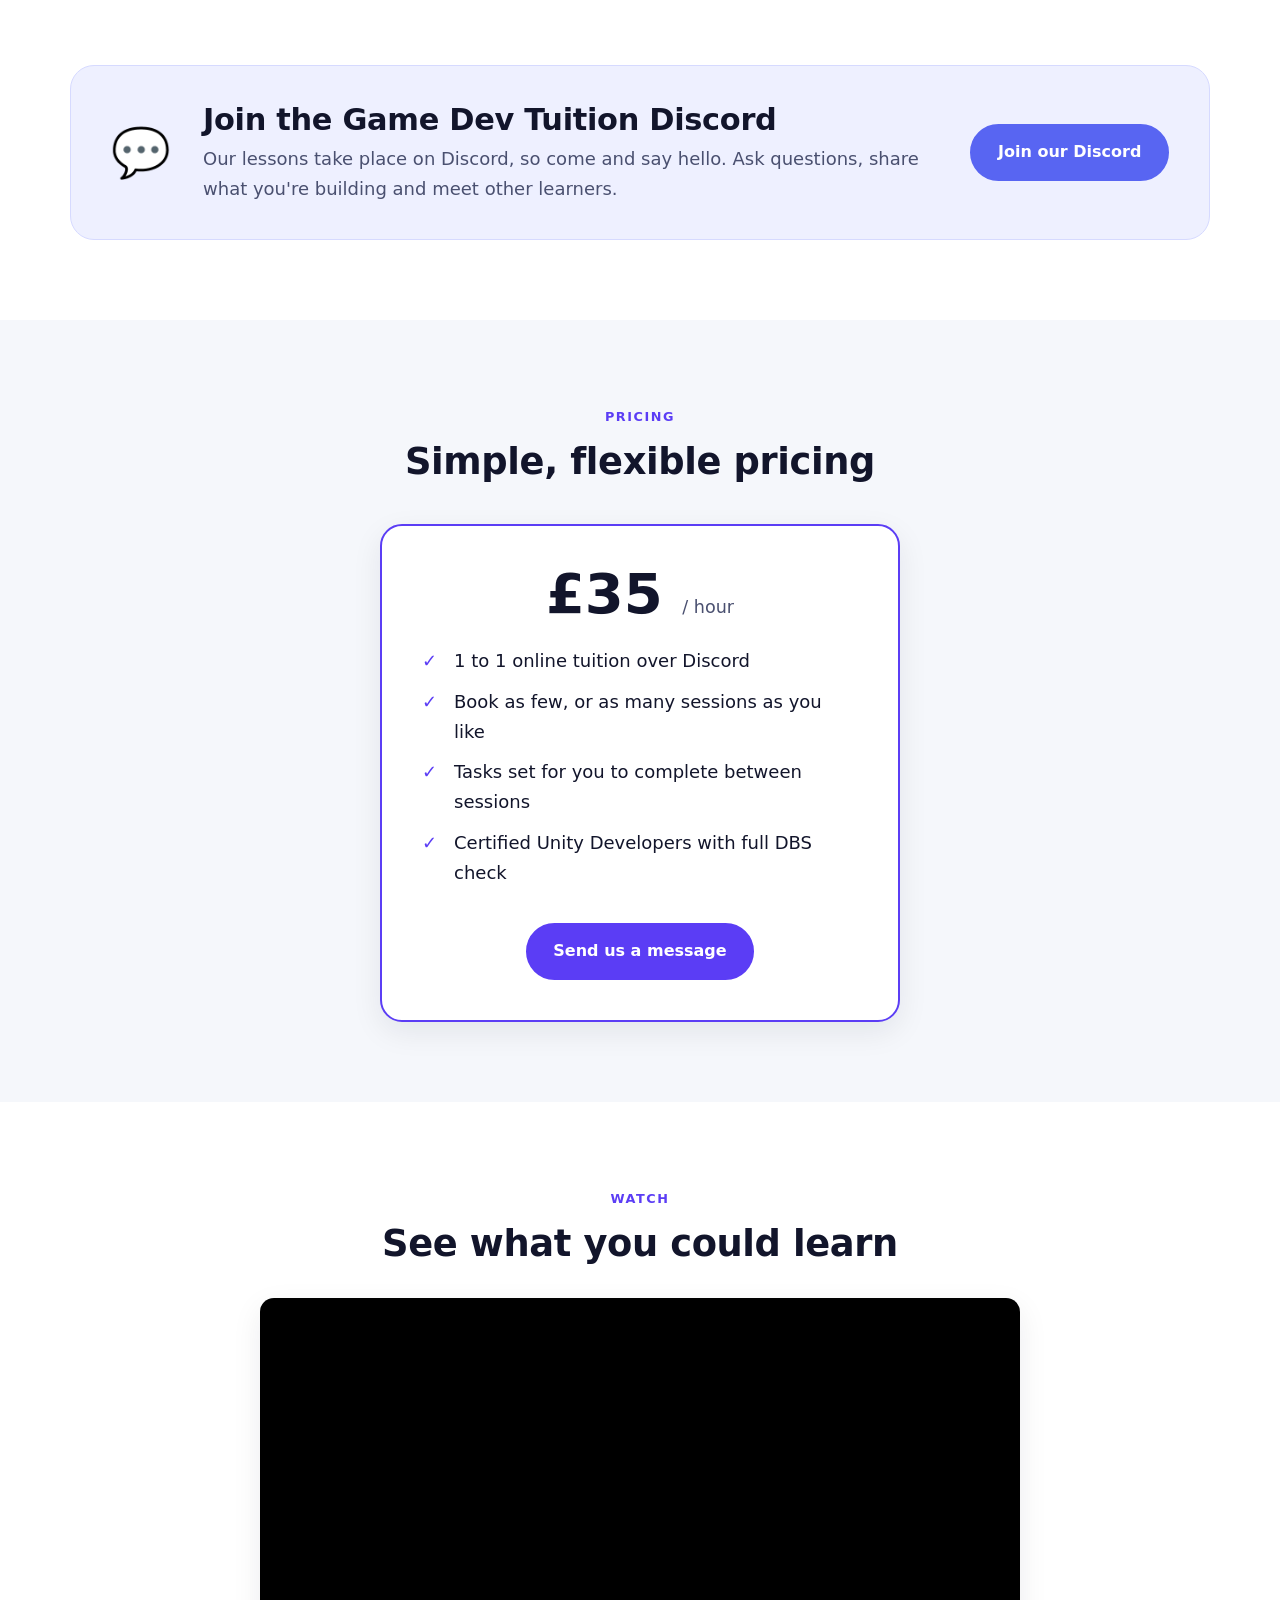
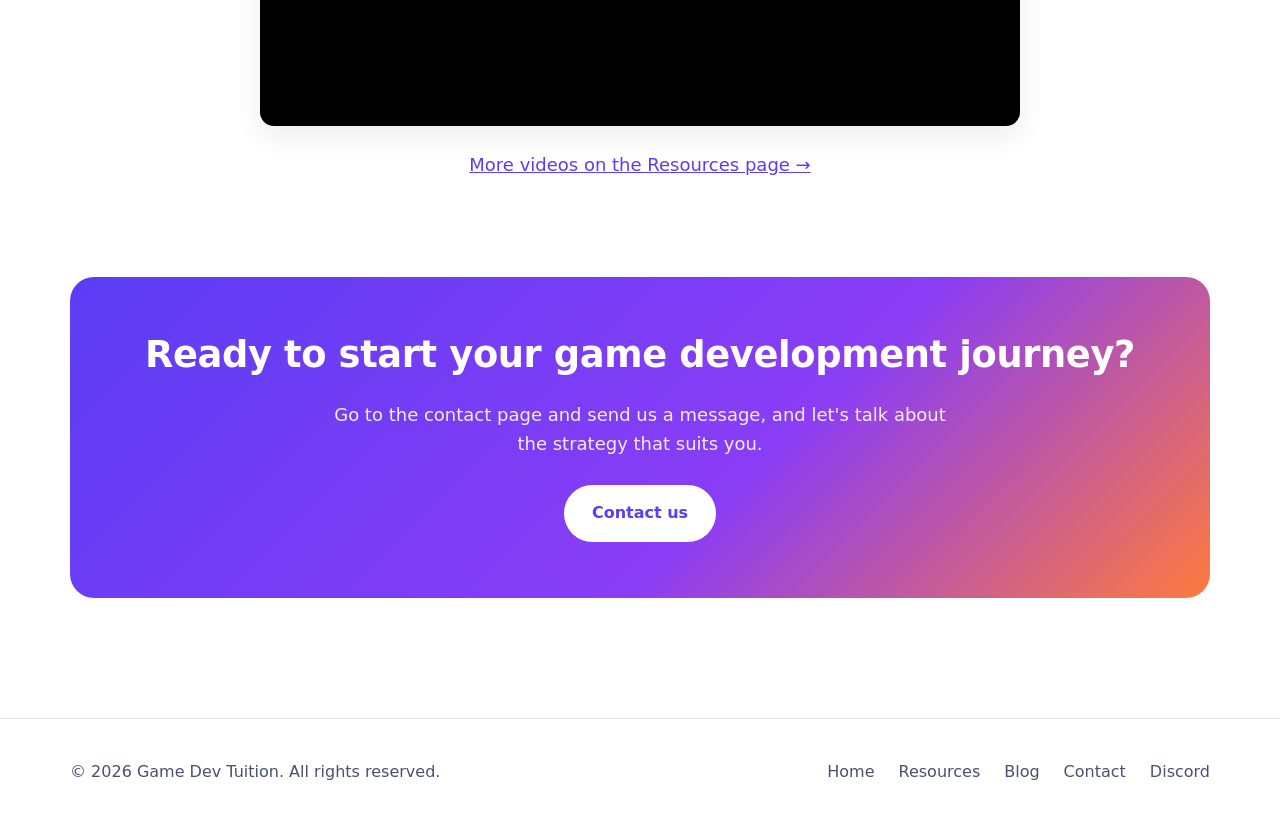
==== commit fe6c68df: "Add files via upload" ====
--- a/index.html
+++ b/index.html
@@ -99,7 +99,7 @@
         <div>
           <span class="eyebrow">How it works</span>
           <h2>Learn remotely, at home, on your own gaming PC</h2>
-          <p>Sessions take place over Discord, so you can learn from wherever you are. Both Unity and Blender are free to download, so there's nothing extra to buy.</p>
+          <p>Sessions take place over <a href="https://discord.gg/FJhWcV69PB" target="_blank" rel="noopener">Discord</a>, so you can learn from wherever you are. Both Unity and Blender are free to download, so there's nothing extra to buy.</p>
           <ul class="ticks">
             <li>1 to 1 sessions tailored to your goals and your course</li>
             <li>Tasks to complete in your own time, based on each session</li>
@@ -122,6 +122,20 @@
           <div class="step"><h3>Plan your strategy</h3><p>We'll talk about your goals and the approach that suits you.</p></div>
           <div class="step"><h3>Learn 1 to 1</h3><p>Join live sessions over Discord on your own PC.</p></div>
           <div class="step"><h3>Practise &amp; grow</h3><p>Complete set tasks between sessions to build your skills.</p></div>
+        </div>
+      </div>
+    </section>
+
+    <!-- ===== DISCORD ===== -->
+    <section class="section" style="padding-top:0">
+      <div class="container">
+        <div class="discord-band">
+          <div class="discord-icon" aria-hidden="true">💬</div>
+          <div class="discord-text">
+            <h2>Join the Game Dev Tuition Discord</h2>
+            <p>Our lessons take place on Discord, so come and say hello. Ask questions, share what you're building and meet other learners.</p>
+          </div>
+          <a href="https://discord.gg/FJhWcV69PB" class="btn btn-discord" target="_blank" rel="noopener">Join our Discord</a>
         </div>
       </div>
     </section>
@@ -181,6 +195,7 @@
         <li><a href="resources.html">Resources</a></li>
         <li><a href="blog.html">Blog</a></li>
         <li><a href="contact.html">Contact</a></li>
+        <li><a href="https://discord.gg/FJhWcV69PB" target="_blank" rel="noopener">Discord</a></li>
       </ul>
     </div>
   </footer>
--- a/style.css
+++ b/style.css
@@ -225,3 +225,18 @@
   .steps { grid-template-columns: 1fr; }
   .section { padding: 60px 0; }
 }
+
+/* ---------- Discord band ---------- */
+.discord-band {
+  display: flex; align-items: center; gap: 2rem; background: #eef0ff; border: 1px solid #d6daff;
+  border-radius: 24px; padding: 2.2rem 2.5rem;
+}
+.discord-icon { font-size: 3rem; flex-shrink: 0; }
+.discord-text { flex: 1; }
+.discord-text h2 { font-size: clamp(1.4rem, 2.5vw, 1.9rem); margin-bottom: .4rem; }
+.discord-text p { margin: 0; color: var(--ink-soft); }
+.btn-discord { background: #5865f2; border-color: #5865f2; color: #fff; white-space: nowrap; }
+.btn-discord:hover { background: #4752c4; border-color: #4752c4; color: #fff; }
+@media (max-width: 760px) {
+  .discord-band { flex-direction: column; text-align: center; gap: 1rem; padding: 2rem 1.5rem; }
+}
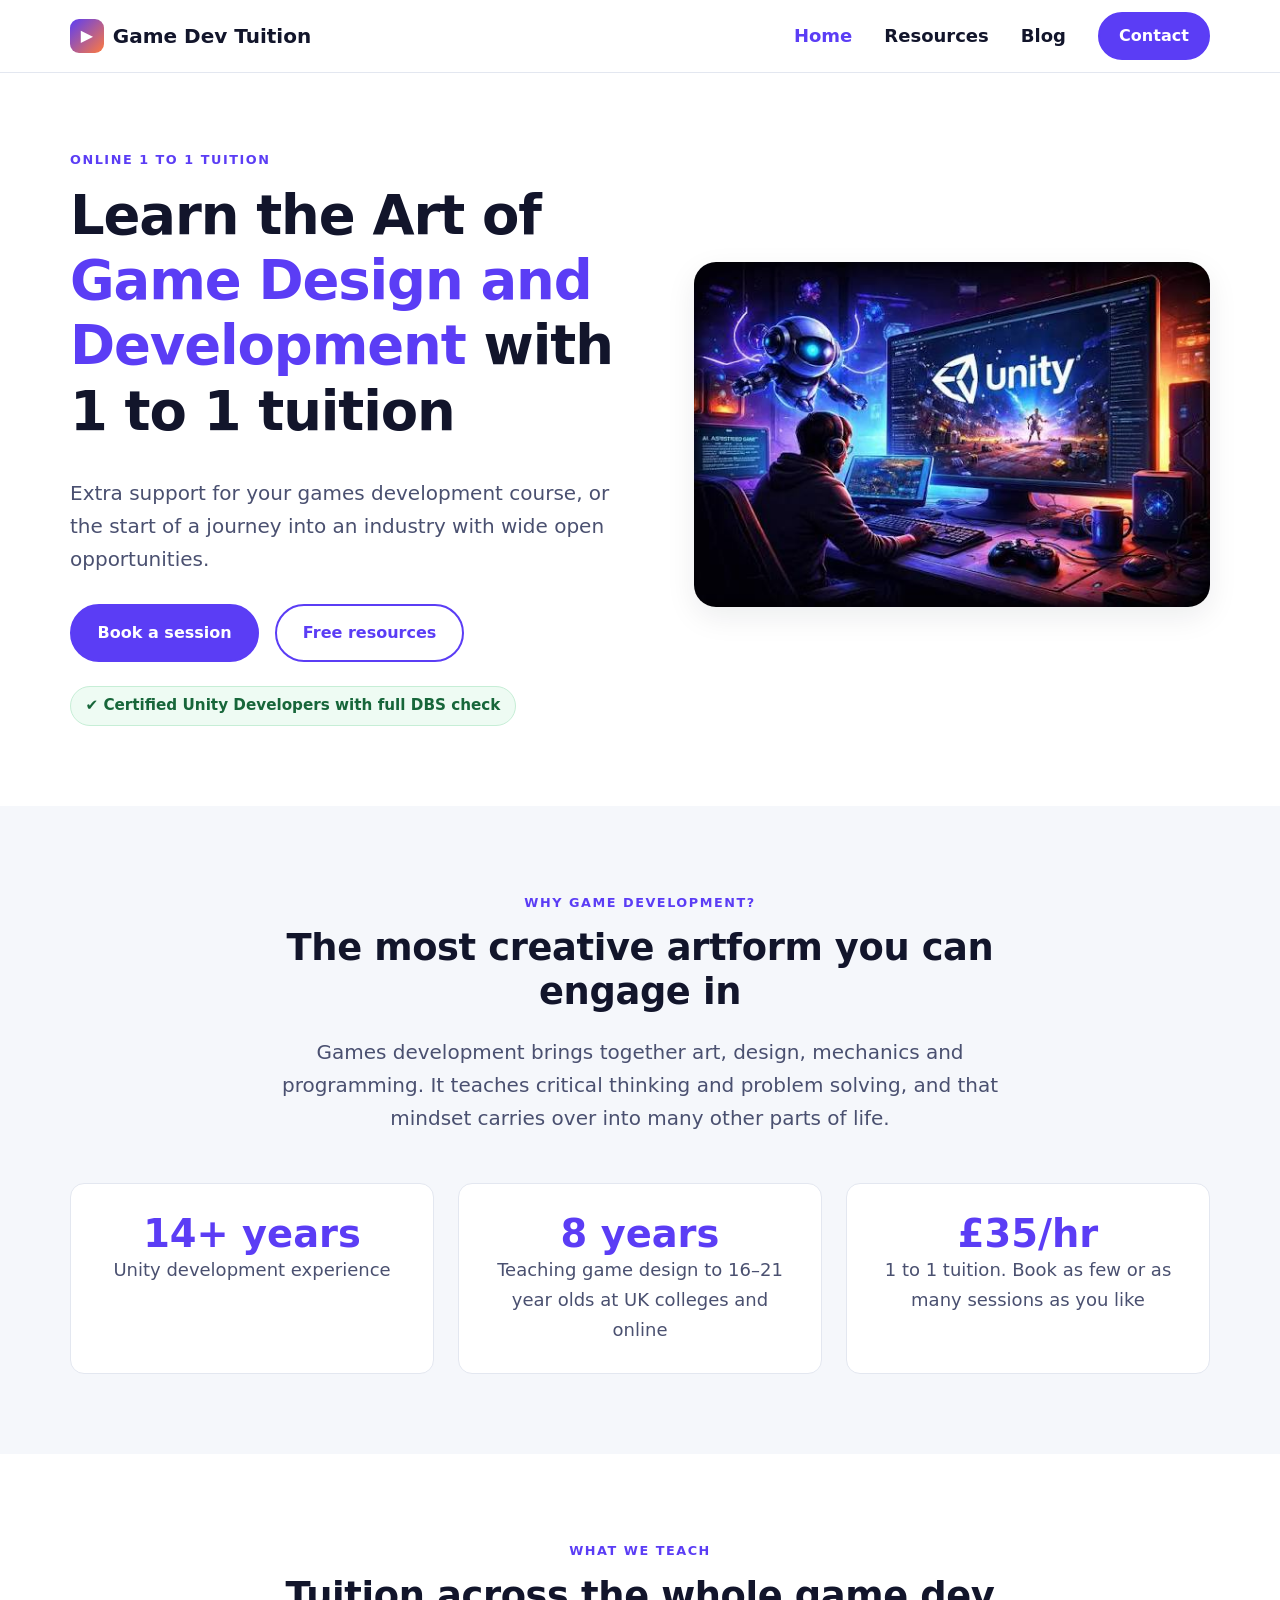
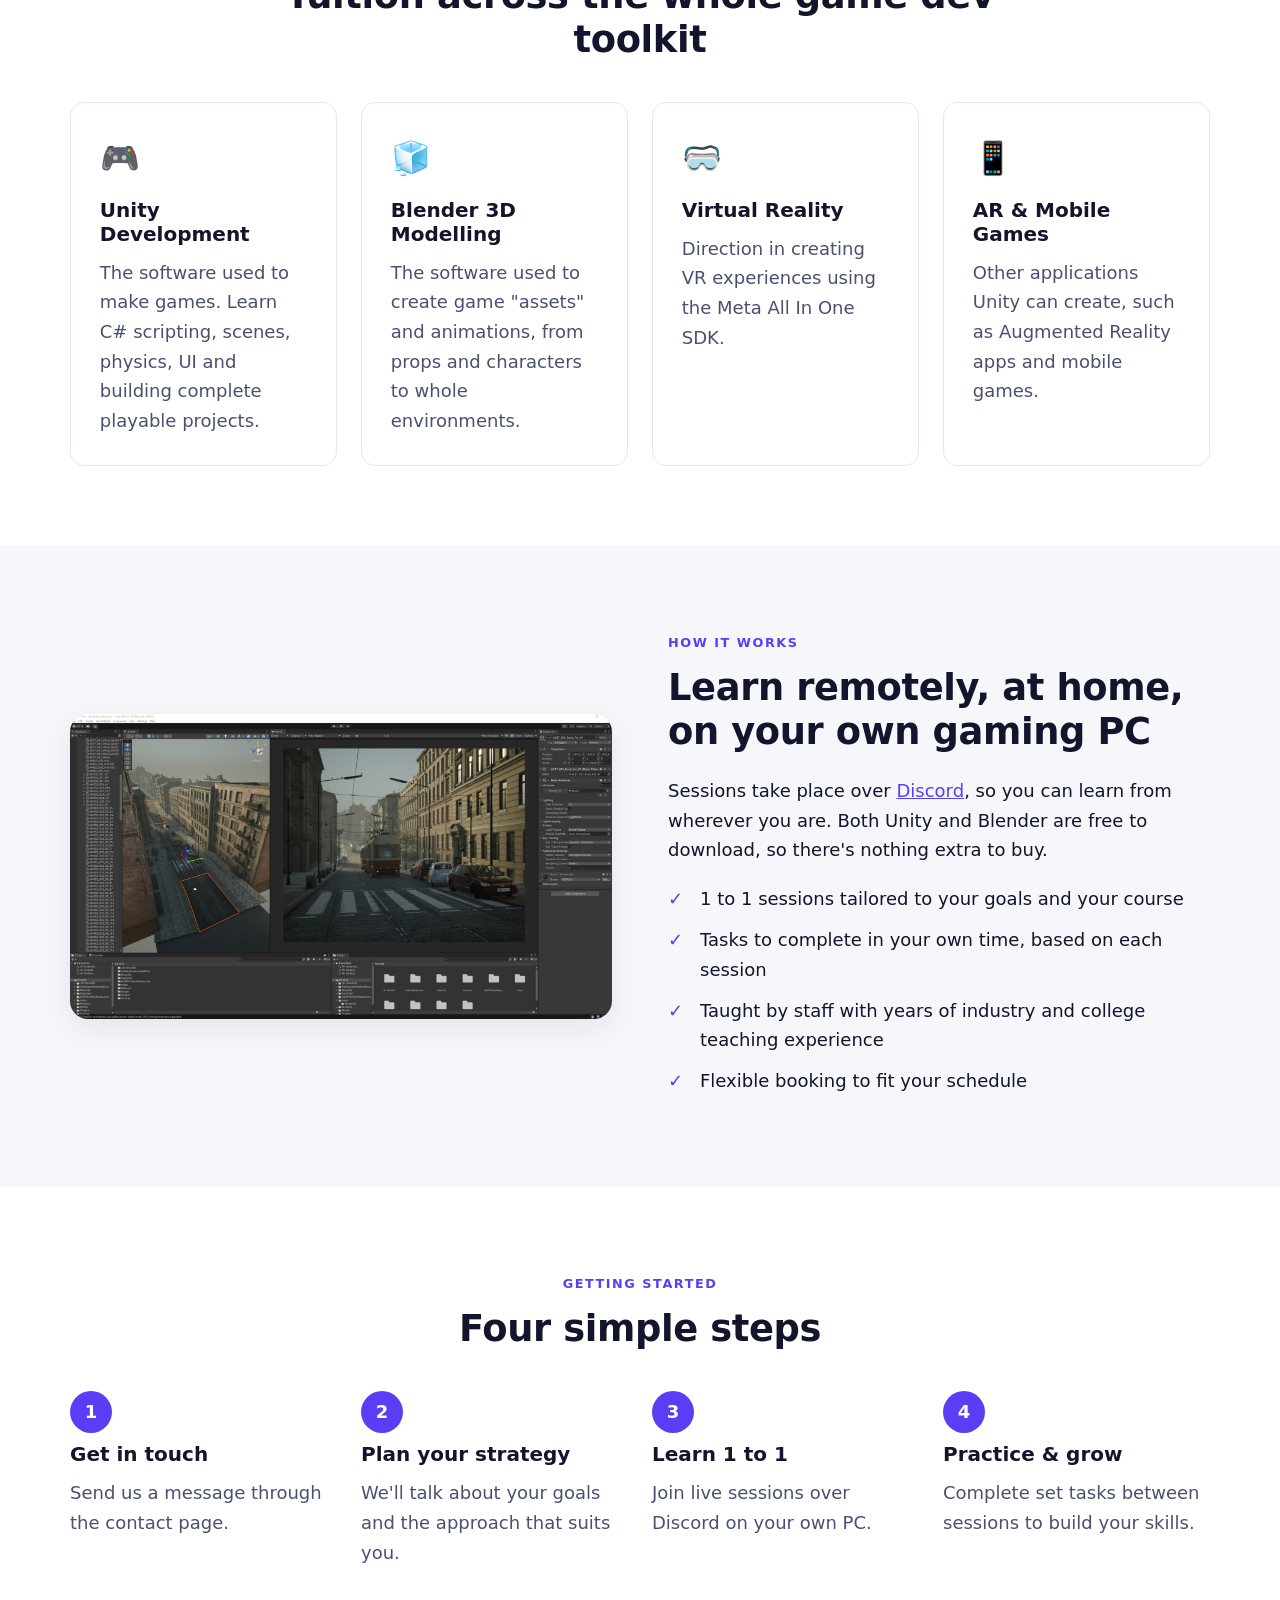
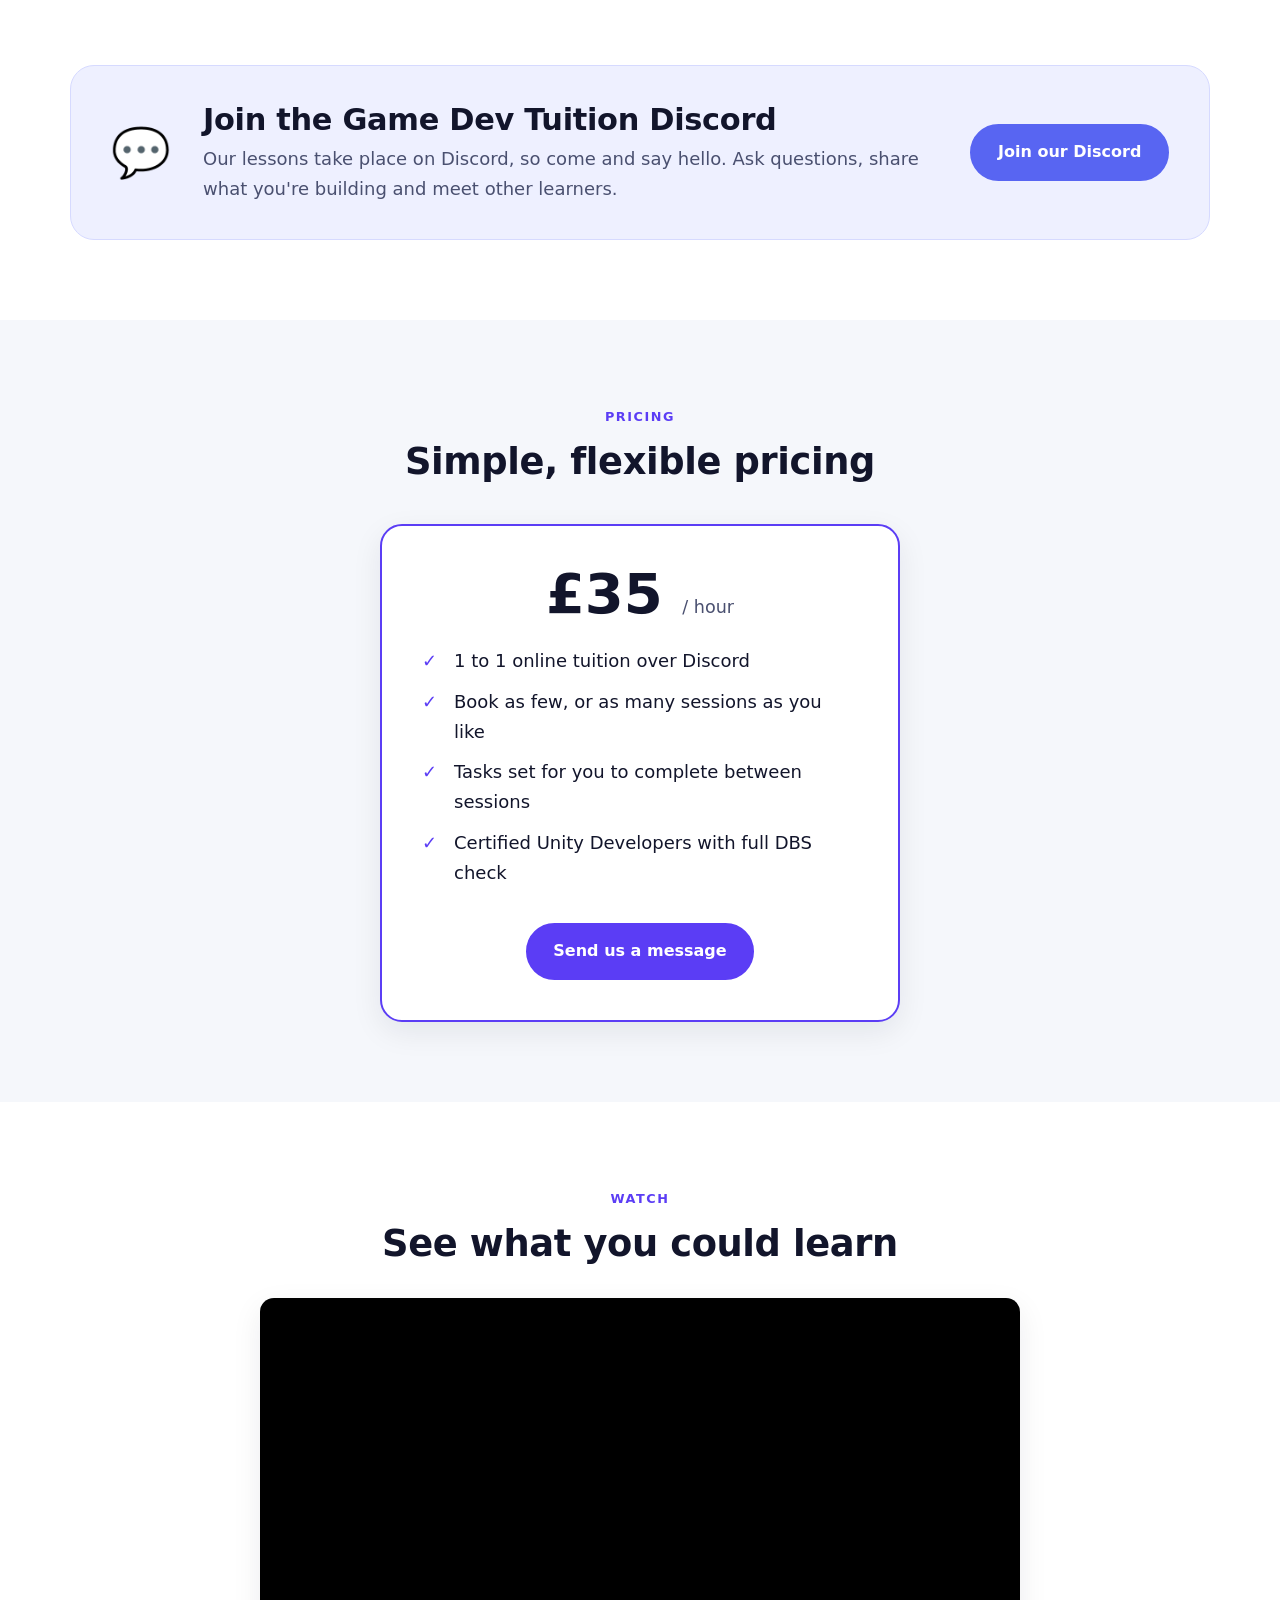
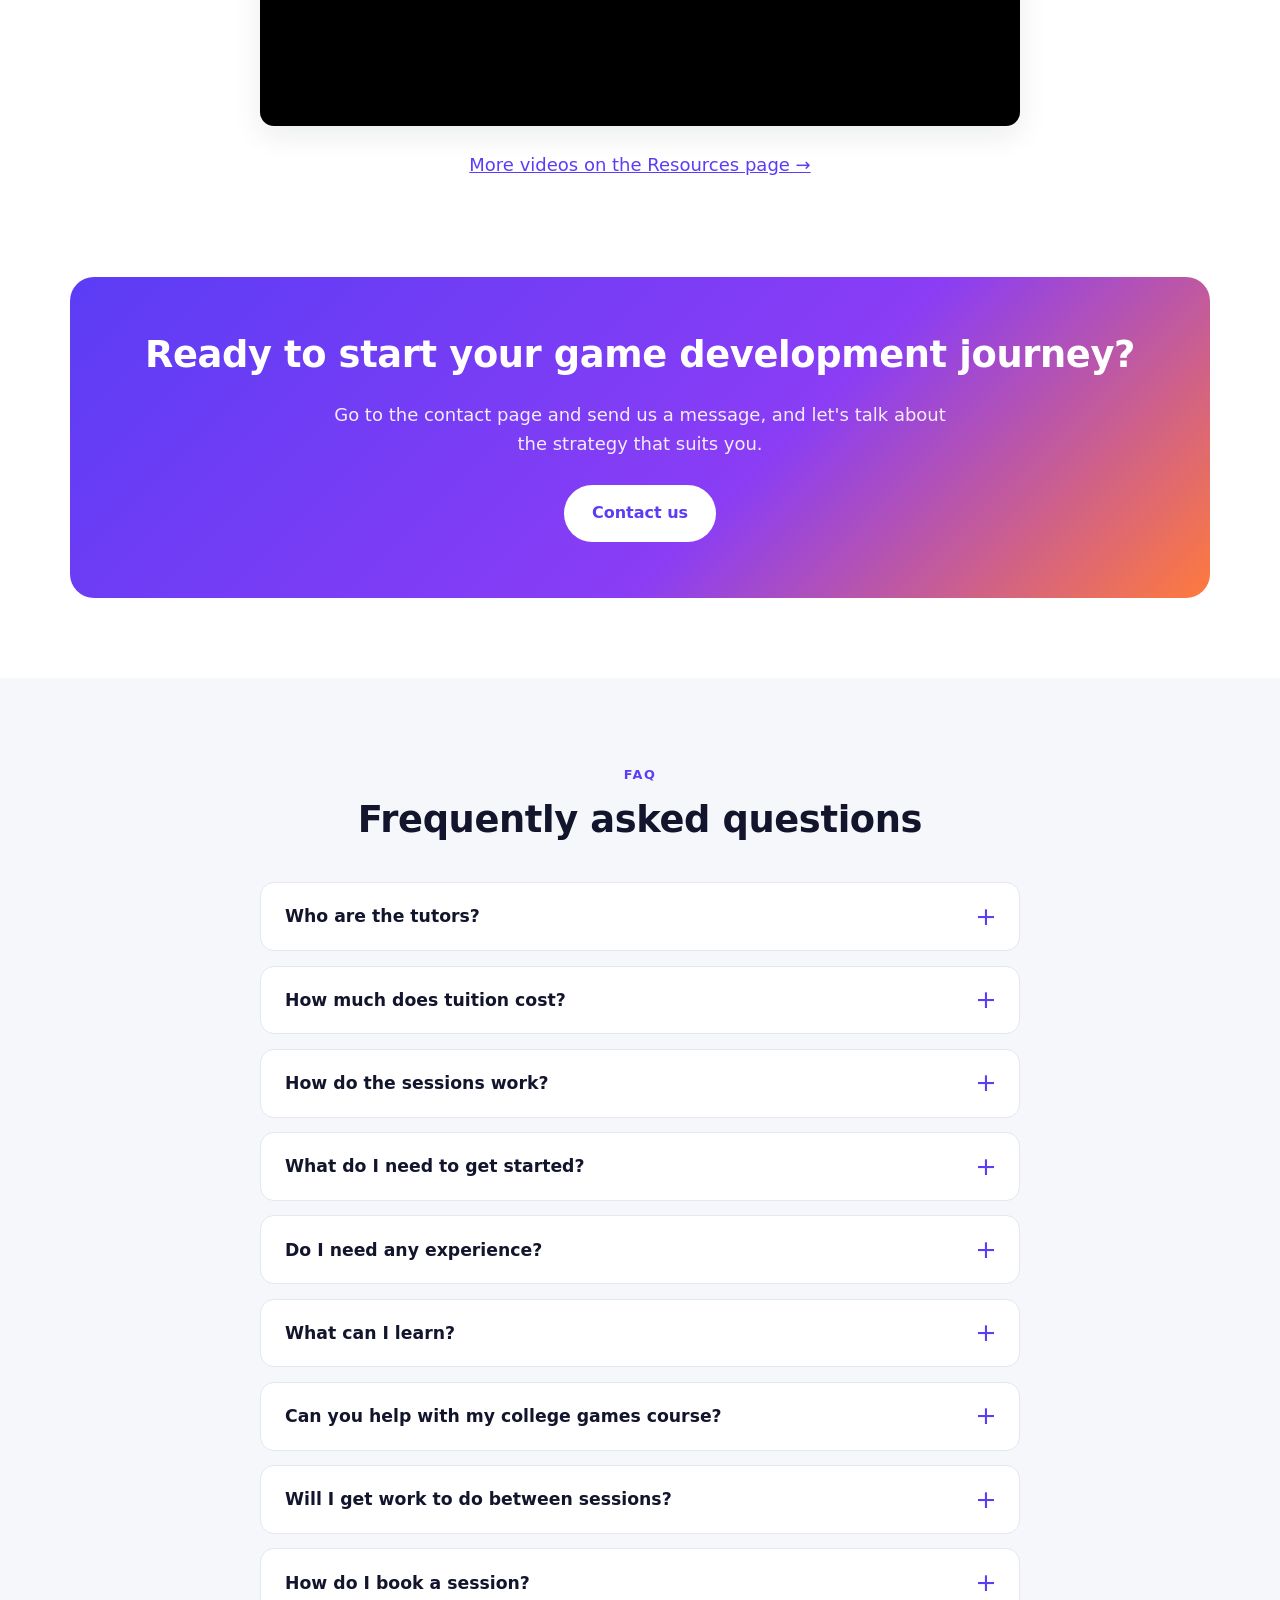
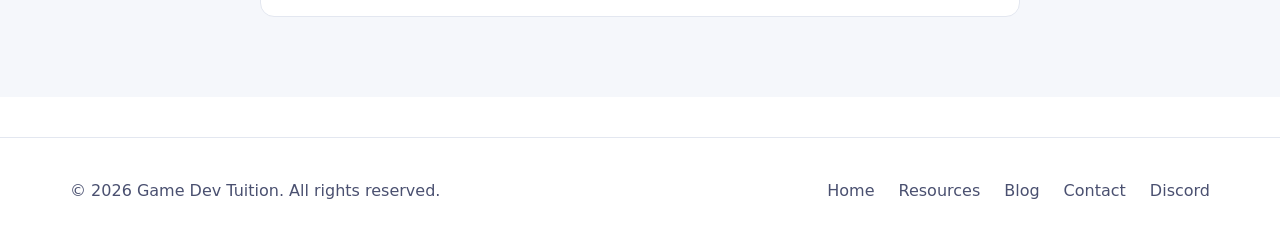
==== commit 261f8a5c: "Add files via upload" ====
--- a/index.html
+++ b/index.html
@@ -121,7 +121,7 @@
           <div class="step"><h3>Get in touch</h3><p>Send us a message through the contact page.</p></div>
           <div class="step"><h3>Plan your strategy</h3><p>We'll talk about your goals and the approach that suits you.</p></div>
           <div class="step"><h3>Learn 1 to 1</h3><p>Join live sessions over Discord on your own PC.</p></div>
-          <div class="step"><h3>Practise &amp; grow</h3><p>Complete set tasks between sessions to build your skills.</p></div>
+          <div class="step"><h3>Practice &amp; grow</h3><p>Complete set tasks between sessions to build your skills.</p></div>
         </div>
       </div>
     </section>
@@ -184,6 +184,54 @@
         </div>
       </div>
     </section>
+    <!-- ===== FAQ =====
+         To add a question: copy one <details> block and change the text. -->
+    <section class="section section-soft" id="faq">
+      <div class="container narrow">
+        <div class="center">
+          <span class="eyebrow">FAQ</span>
+          <h2>Frequently asked questions</h2>
+        </div>
+        <div class="faq-list">
+          <details class="faq-item">
+            <summary>Who are the tutors?</summary>
+            <p>Our tutors are Certified Unity Developers with a full DBS check. Between them they have over 14 years of Unity development experience and 8 years of teaching game design to 16–21 year olds at UK colleges and online.</p>
+          </details>
+          <details class="faq-item">
+            <summary>How much does tuition cost?</summary>
+            <p>1 to 1 tuition is £35 per hour. You can book as few, or as many, sessions as you like.</p>
+          </details>
+          <details class="faq-item">
+            <summary>How do the sessions work?</summary>
+            <p>All sessions are 1 to 1 and take place remotely over <a href="https://discord.gg/FJhWcV69PB" target="_blank" rel="noopener">Discord</a>, so you learn at home on your own gaming PC.</p>
+          </details>
+          <details class="faq-item">
+            <summary>What do I need to get started?</summary>
+            <p>A PC that can run Unity and Blender, plus a free Discord account. Unity and Blender are both free to download, and you'll find the download links on our <a href="resources.html">Resources page</a>.</p>
+          </details>
+          <details class="faq-item">
+            <summary>Do I need any experience?</summary>
+            <p>No. Tuition can be extra support alongside your games development course, or the very start of your journey into game development. We'll plan a strategy that suits your level.</p>
+          </details>
+          <details class="faq-item">
+            <summary>What can I learn?</summary>
+            <p>Unity game development, Blender 3D modelling and animation, Virtual Reality with the Meta All In One SDK, and other things Unity can create, such as Augmented Reality apps and mobile games.</p>
+          </details>
+          <details class="faq-item">
+            <summary>Can you help with my college games course?</summary>
+            <p>Yes. Many students use our sessions as extra support alongside their games development course.</p>
+          </details>
+          <details class="faq-item">
+            <summary>Will I get work to do between sessions?</summary>
+            <p>Yes. After each session you'll be given tasks to complete in your own time, based on what we covered.</p>
+          </details>
+          <details class="faq-item">
+            <summary>How do I book a session?</summary>
+            <p>Send us a message through the <a href="contact.html">contact page</a>, or say hello on our <a href="https://discord.gg/FJhWcV69PB" target="_blank" rel="noopener">Discord</a>, and we'll get back to you to arrange your first session.</p>
+          </details>
+        </div>
+      </div>
+    </section>
   </main>
 
   <!-- ===== FOOTER ===== -->
--- a/style.css
+++ b/style.css
@@ -240,3 +240,20 @@
 @media (max-width: 760px) {
   .discord-band { flex-direction: column; text-align: center; gap: 1rem; padding: 2rem 1.5rem; }
 }
+
+/* ---------- FAQ ---------- */
+.faq-list { margin-top: 2.5rem; display: grid; gap: .9rem; }
+.faq-item { background: #fff; border: 1px solid var(--line); border-radius: var(--radius); transition: border-color .2s, box-shadow .2s; }
+.faq-item[open] { border-color: var(--accent); box-shadow: var(--shadow); }
+.faq-item summary {
+  cursor: pointer; list-style: none; padding: 1.2rem 3.2rem 1.2rem 1.5rem; position: relative;
+  font-family: var(--font-head); font-weight: 600; font-size: 1.08rem;
+}
+.faq-item summary::-webkit-details-marker { display: none; }
+.faq-item summary::after {
+  content: "+"; position: absolute; right: 1.4rem; top: 50%; transform: translateY(-50%);
+  font-size: 1.6rem; font-weight: 400; color: var(--accent); line-height: 1;
+}
+.faq-item[open] summary::after { content: "–"; }
+.faq-item summary:focus-visible { outline: 3px solid rgba(91,61,245,.35); outline-offset: 2px; border-radius: var(--radius); }
+.faq-item p { padding: 0 1.5rem 1.3rem; margin: 0; color: var(--ink-soft); }
